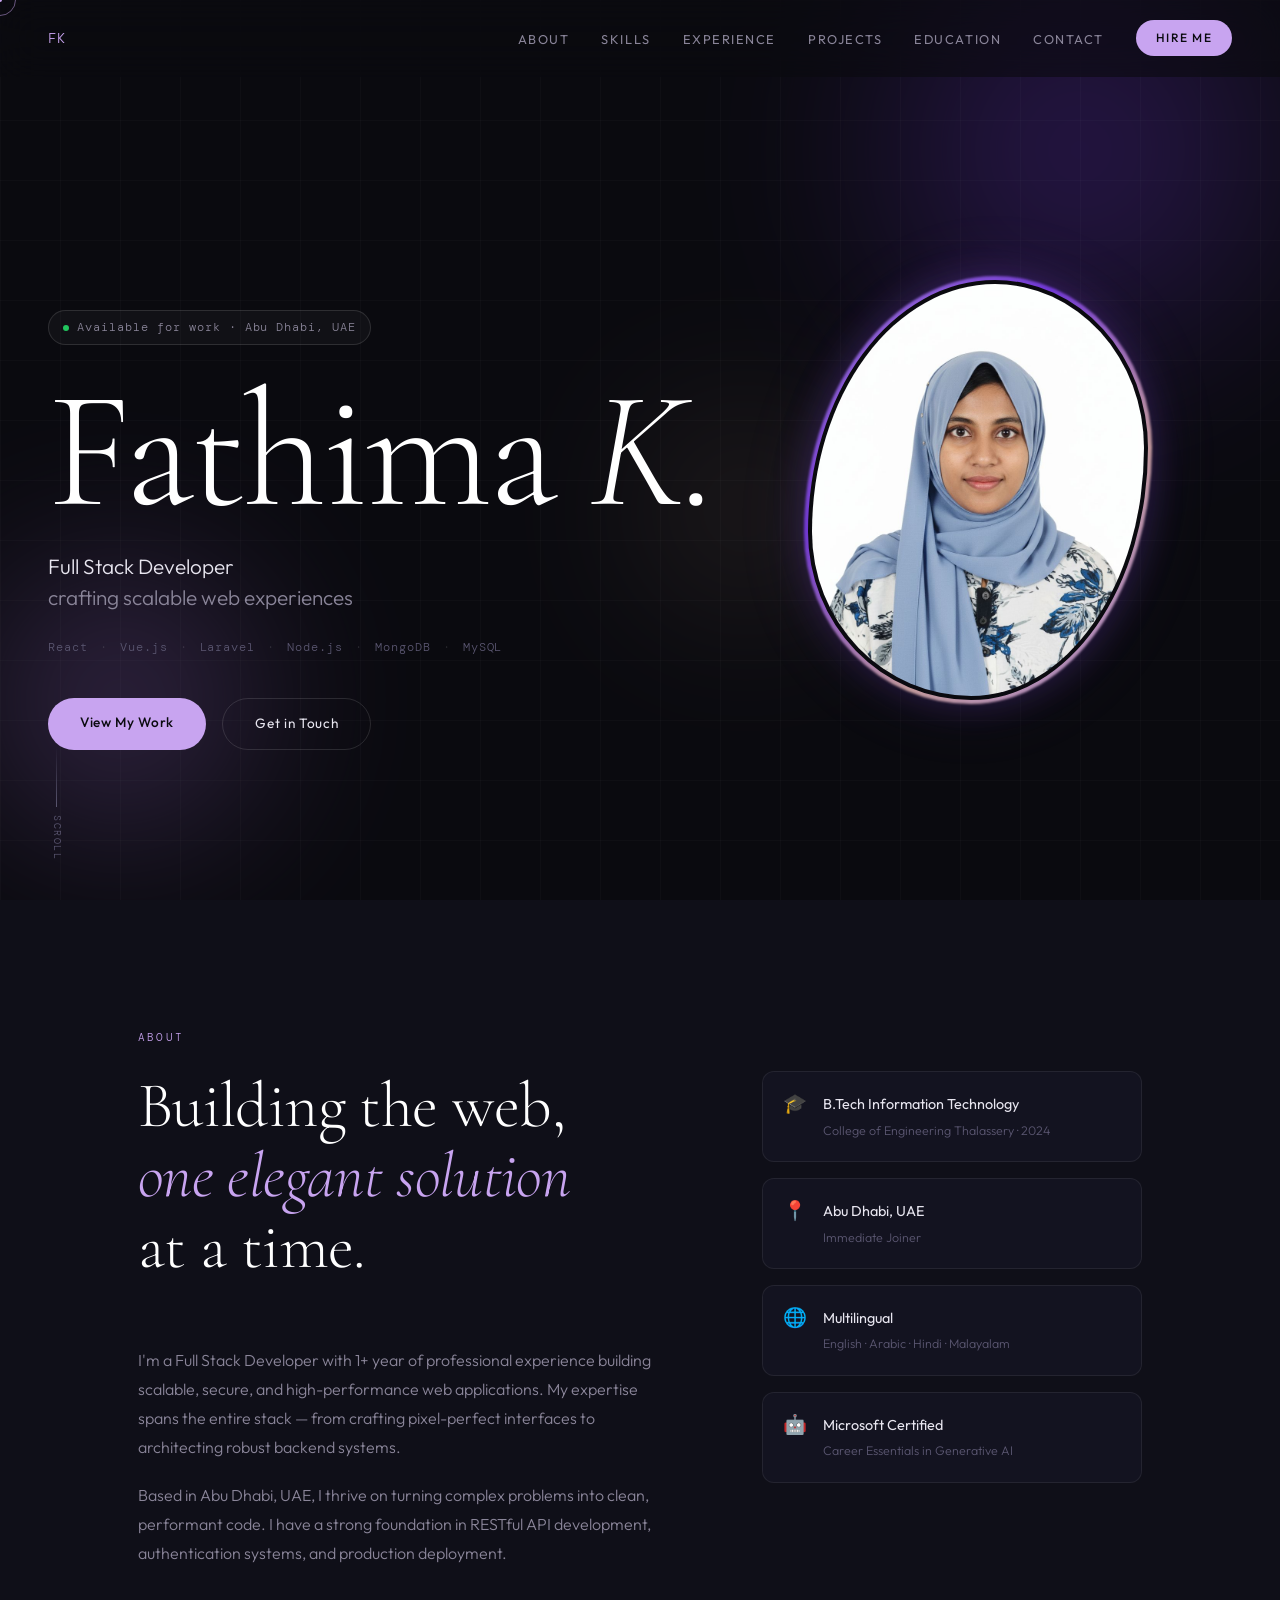
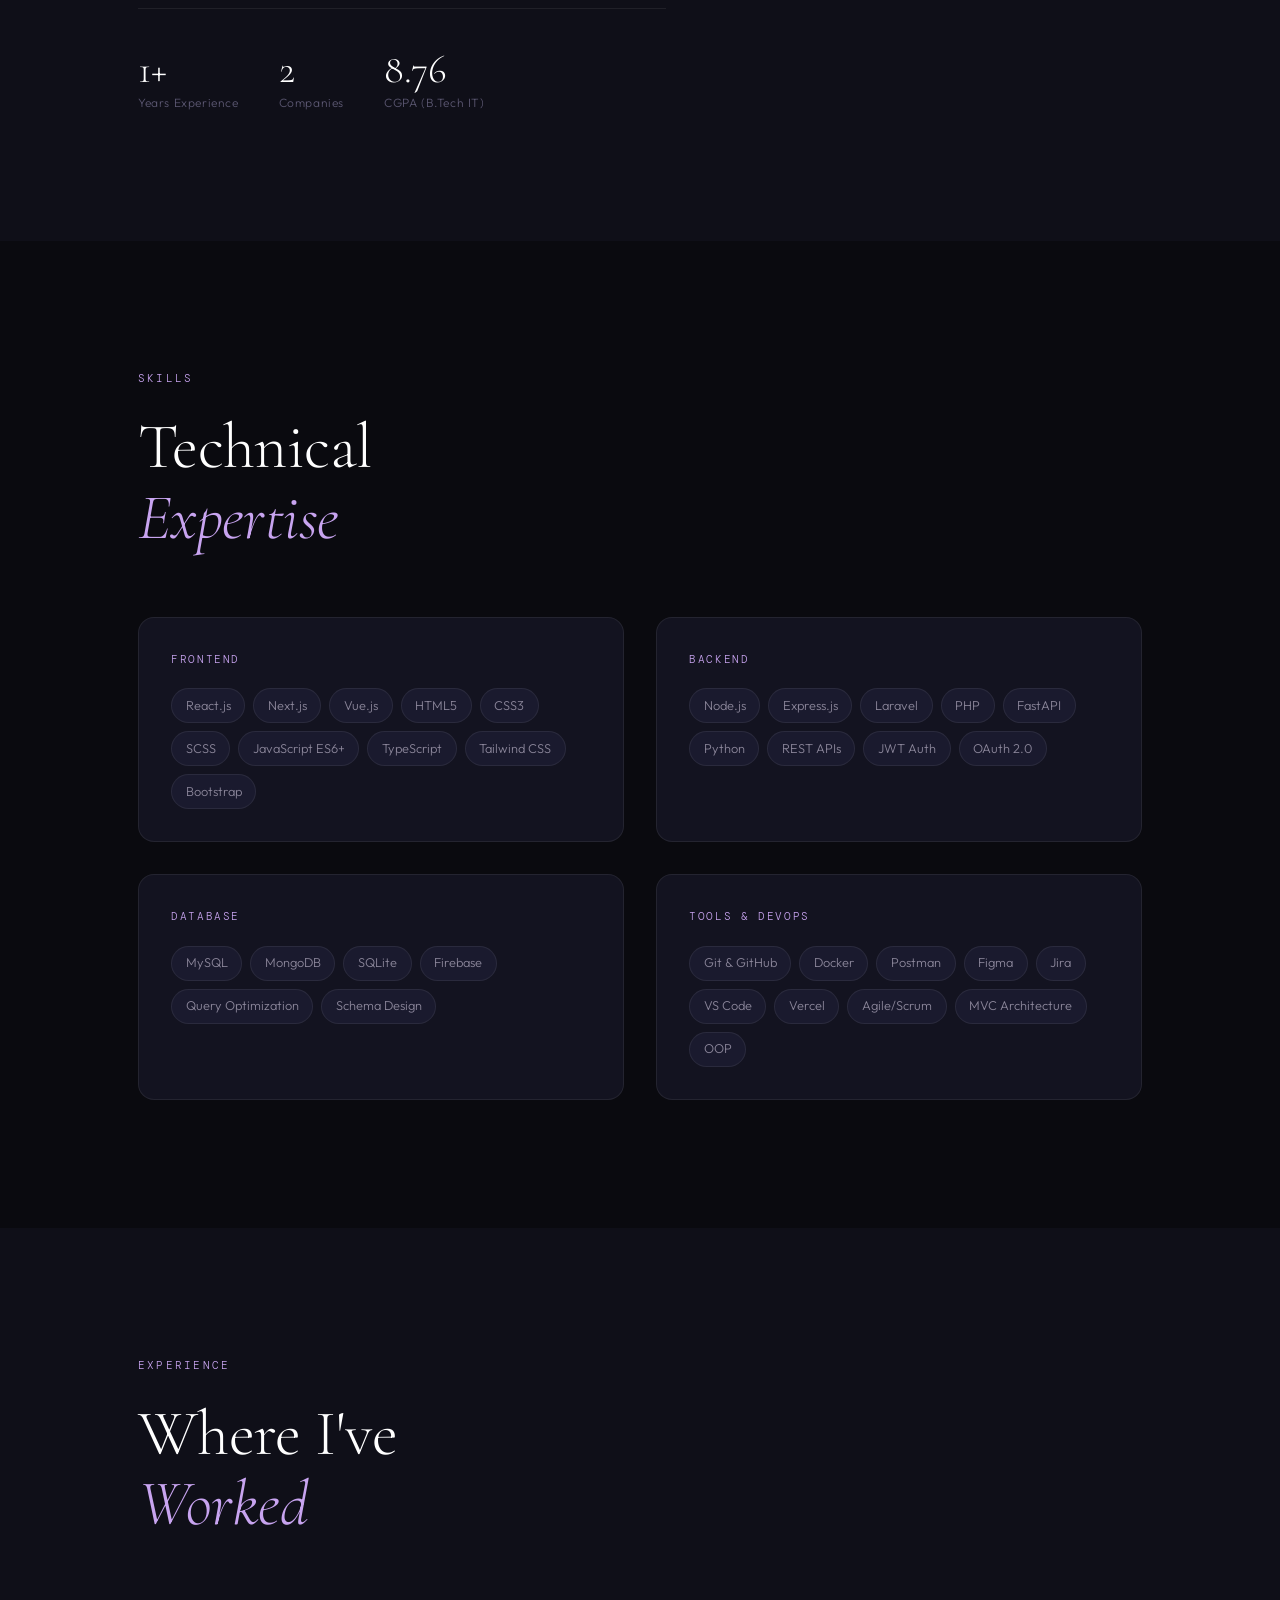
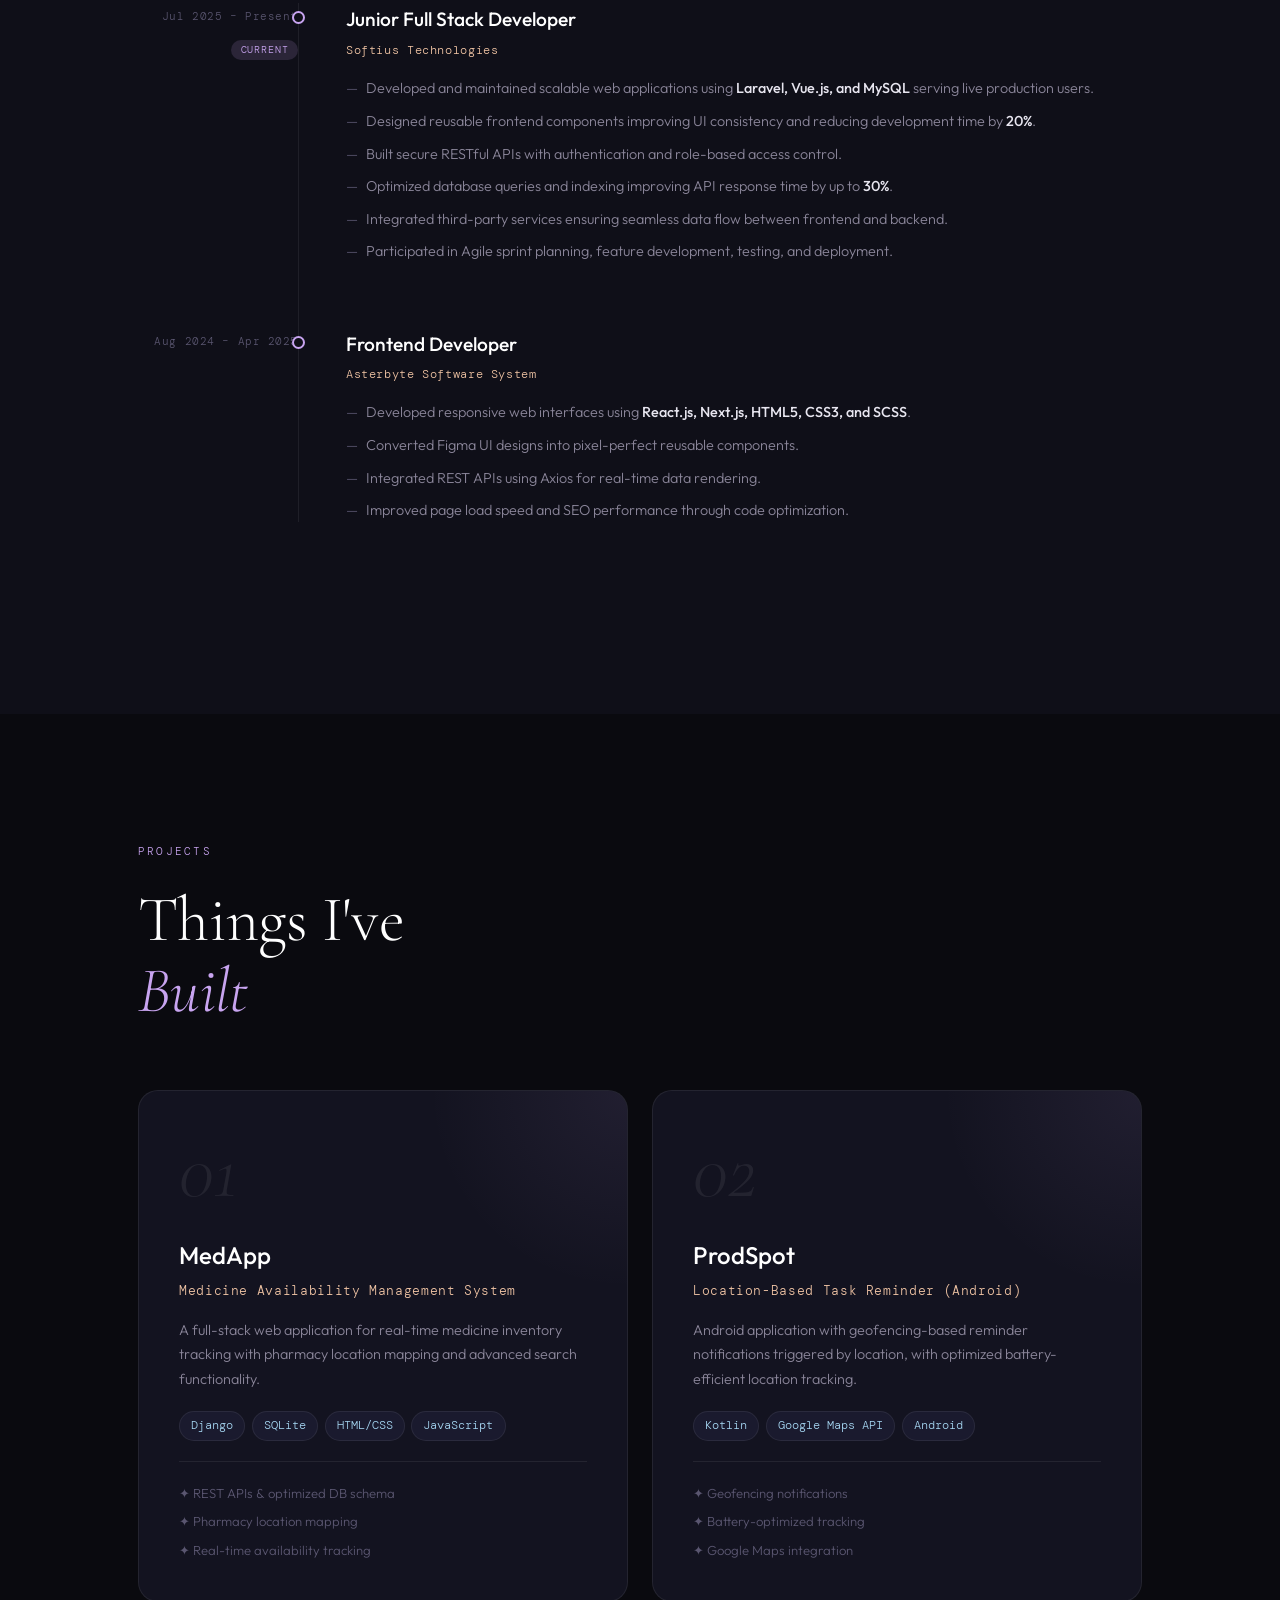
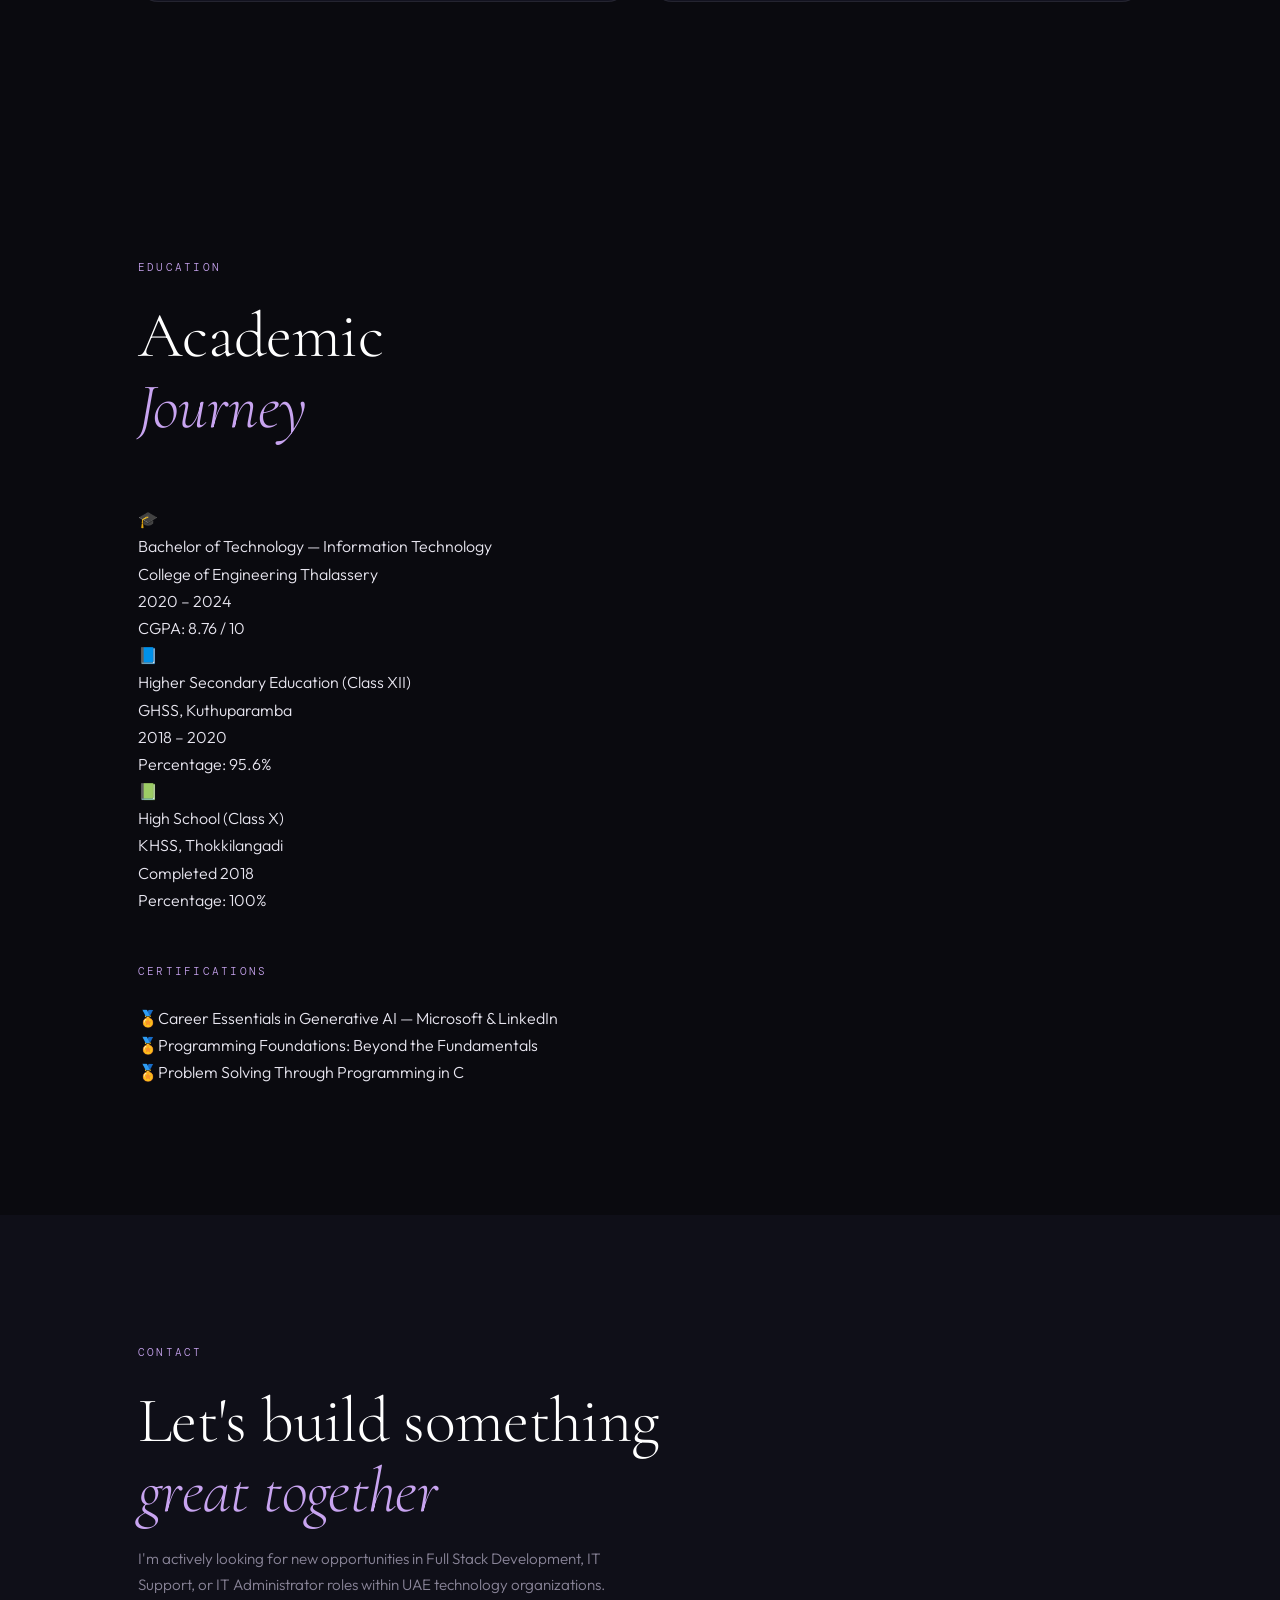
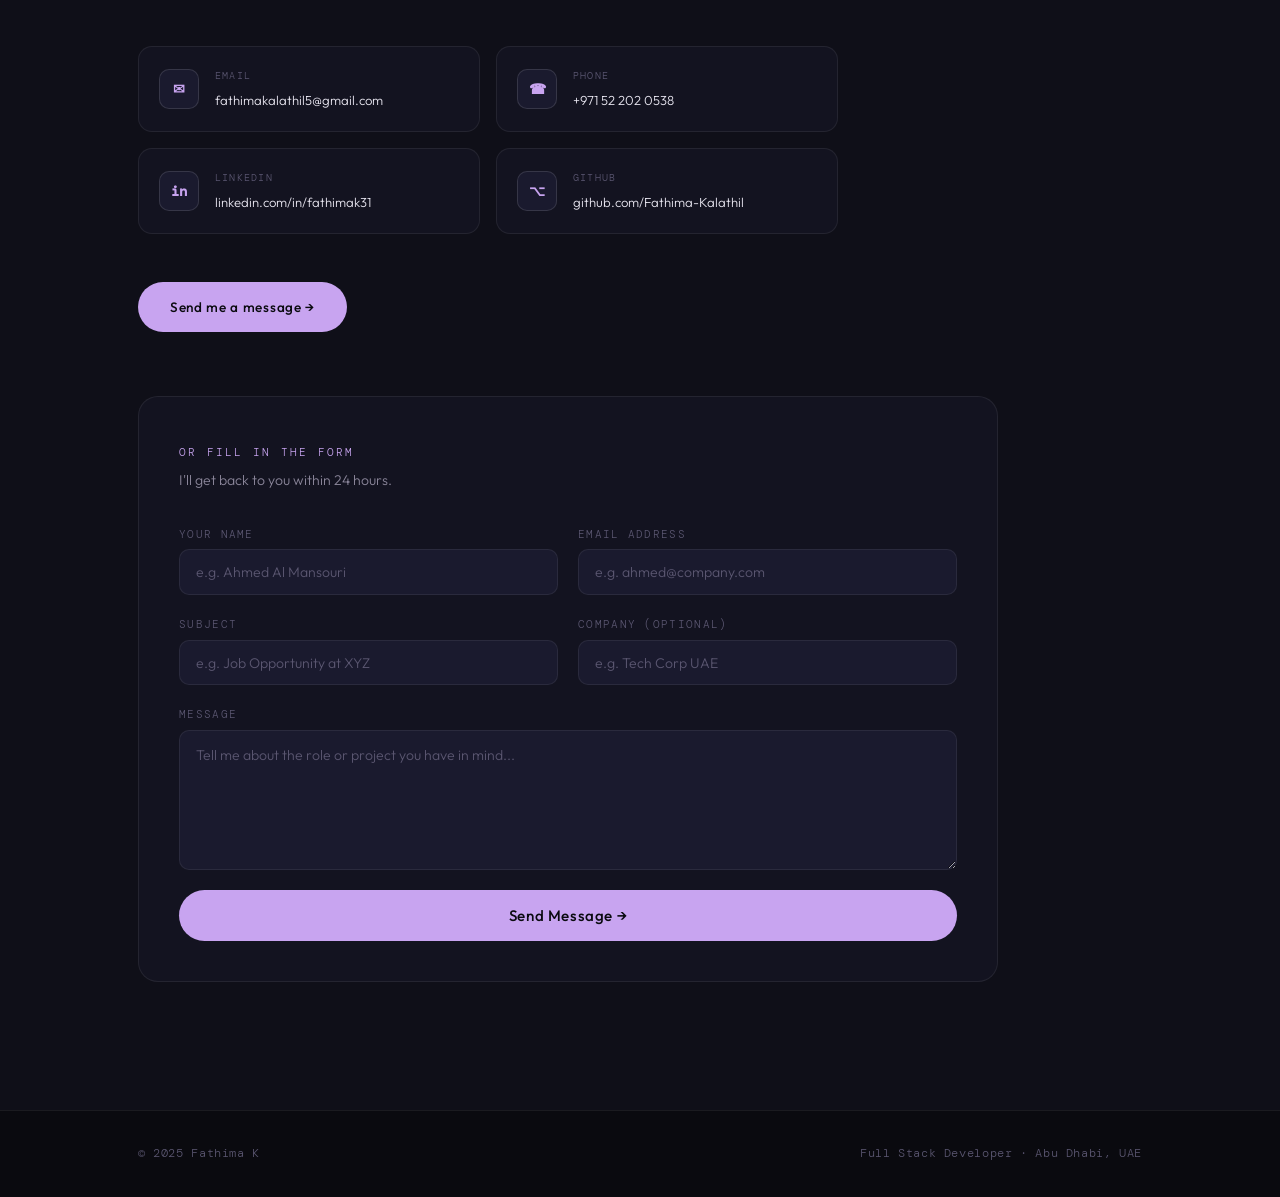
==== index (1).html @ 8fa09b91 "Add files via upload" ====
<!DOCTYPE html>
<html lang="en">
<head>
  <meta charset="UTF-8" />
  <meta name="viewport" content="width=device-width, initial-scale=1.0" />
  <title>Fathima K — Full Stack Developer</title>
  <link rel="preconnect" href="https://fonts.googleapis.com" />
  <link rel="preconnect" href="https://fonts.gstatic.com" crossorigin />
  <link href="https://fonts.googleapis.com/css2?family=Cormorant+Garamond:ital,wght@0,300;0,400;0,600;1,300;1,400&family=DM+Mono:ital,wght@0,300;0,400;1,300&family=Outfit:wght@200;300;400;500&display=swap" rel="stylesheet" />
  <style>
/* ─── Reset & Variables ────────────────────────────────────── */
*, *::before, *::after { box-sizing: border-box; margin: 0; padding: 0; }

:root {
  --bg: #0a0a0f;
  --bg2: #0f0f18;
  --surface: #131320;
  --surface2: #1a1a2e;
  --border: rgba(255,255,255,0.07);
  --border2: rgba(255,255,255,0.12);
  --text: #e8e6f0;
  --text-muted: #8a8599;
  --text-dim: #5a5670;
  --accent: #c8a4f0;
  --accent2: #f0c4a4;
  --accent3: #a4d4f0;
  --glow: rgba(200, 164, 240, 0.15);
  --font-display: 'Cormorant Garamond', serif;
  --font-body: 'Outfit', sans-serif;
  --font-mono: 'DM Mono', monospace;
}

html { scroll-behavior: smooth; }

body {
  background: var(--bg);
  color: var(--text);
  font-family: var(--font-body);
  font-weight: 300;
  line-height: 1.7;
  overflow-x: hidden;
  cursor: none;
}

/* ─── Custom Cursor ─────────────────────────────────────────── */
.cursor {
  width: 32px; height: 32px;
  border: 1px solid rgba(200,164,240,0.5);
  border-radius: 50%;
  position: fixed;
  top: 0; left: 0;
  pointer-events: none;
  z-index: 9999;
  transition: transform 0.15s ease, opacity 0.3s;
  transform: translate(-50%, -50%);
}
.cursor-dot {
  width: 4px; height: 4px;
  background: var(--accent);
  border-radius: 50%;
  position: fixed;
  top: 0; left: 0;
  pointer-events: none;
  z-index: 9999;
  transform: translate(-50%, -50%);
  transition: top 0.05s, left 0.05s;
}

/* ─── Navigation ────────────────────────────────────────────── */
.nav {
  position: fixed;
  top: 0; left: 0; right: 0;
  z-index: 100;
  display: flex;
  align-items: center;
  gap: 2rem;
  padding: 1.25rem 3rem;
  background: rgba(10,10,15,0.6);
  backdrop-filter: blur(20px);
  border-bottom: 1px solid transparent;
  transition: border-color 0.3s;
}
.nav.scrolled { border-color: var(--border); }
.nav-logo {
  font-family: var(--font-mono);
  font-size: 0.9rem;
  letter-spacing: 0.1em;
  color: var(--accent);
  margin-right: auto;
}
.nav-links {
  display: flex;
  gap: 2rem;
  list-style: none;
}
.nav-links a {
  font-size: 0.8rem;
  letter-spacing: 0.12em;
  text-transform: uppercase;
  color: var(--text-muted);
  text-decoration: none;
  transition: color 0.2s;
  font-weight: 400;
}
.nav-links a:hover { color: var(--text); }
.nav-cta {
  font-size: 0.75rem;
  letter-spacing: 0.12em;
  text-transform: uppercase;
  color: var(--bg);
  background: var(--accent);
  padding: 0.5rem 1.25rem;
  border-radius: 100px;
  text-decoration: none;
  font-weight: 500;
  transition: opacity 0.2s, transform 0.2s;
}
.nav-cta:hover { opacity: 0.85; transform: translateY(-1px); }

/* ─── Hero ──────────────────────────────────────────────────── */
.hero {
  min-height: 100vh;
  display: flex;
  align-items: center;
  position: relative;
  padding: 0 3rem;
  overflow: hidden;
}
.hero-bg {
  position: absolute;
  inset: 0;
  pointer-events: none;
}
.orb {
  position: absolute;
  border-radius: 50%;
  filter: blur(80px);
  opacity: 0.3;
}
.orb-1 {
  width: 600px; height: 600px;
  background: radial-gradient(circle, #7c3aed 0%, transparent 70%);
  top: -150px; right: -100px;
  animation: float1 8s ease-in-out infinite;
}
.orb-2 {
  width: 400px; height: 400px;
  background: radial-gradient(circle, #c084fc 0%, transparent 70%);
  bottom: 0; left: -80px;
  animation: float2 10s ease-in-out infinite;
}
.orb-3 {
  width: 300px; height: 300px;
  background: radial-gradient(circle, #f0c4a4 0%, transparent 70%);
  top: 40%; right: 30%;
  opacity: 0.15;
  animation: float3 12s ease-in-out infinite;
}
@keyframes float1 {
  0%, 100% { transform: translate(0,0) scale(1); }
  50% { transform: translate(-30px, 30px) scale(1.05); }
}
@keyframes float2 {
  0%, 100% { transform: translate(0,0); }
  50% { transform: translate(20px, -20px); }
}
@keyframes float3 {
  0%, 100% { transform: translate(0,0) rotate(0deg); }
  50% { transform: translate(-15px, 15px) rotate(10deg); }
}
.grid-lines {
  position: absolute;
  inset: 0;
  background-image:
    linear-gradient(rgba(255,255,255,0.02) 1px, transparent 1px),
    linear-gradient(90deg, rgba(255,255,255,0.02) 1px, transparent 1px);
  background-size: 60px 60px;
}
.hero-content {
  position: relative;
  z-index: 2;
  max-width: 900px;
  padding-top: 5rem;
}
.hero-tag {
  display: inline-flex;
  align-items: center;
  gap: 0.5rem;
  font-family: var(--font-mono);
  font-size: 0.75rem;
  color: var(--text-muted);
  letter-spacing: 0.08em;
  margin-bottom: 2rem;
  padding: 0.4rem 0.9rem;
  border: 1px solid var(--border2);
  border-radius: 100px;
  background: rgba(255,255,255,0.03);
}
.dot {
  width: 6px; height: 6px;
  background: #22c55e;
  border-radius: 50%;
  animation: pulse 2s ease-in-out infinite;
}
@keyframes pulse {
  0%, 100% { opacity: 1; transform: scale(1); }
  50% { opacity: 0.5; transform: scale(0.8); }
}
.hero-name {
  font-family: var(--font-display);
  font-size: clamp(5rem, 13vw, 11rem);
  font-weight: 300;
  line-height: 0.9;
  letter-spacing: -0.02em;
  margin-bottom: 1.5rem;
  color: #fff;
}
.hero-name .name-line { display: block; }
.hero-name .italic {
  font-style: italic;
  color: var(--accent);
}
.hero-title {
  font-size: clamp(1rem, 2vw, 1.3rem);
  font-weight: 300;
  color: var(--text);
  margin-bottom: 1.5rem;
  line-height: 1.5;
}
.hero-title .light { color: var(--text-muted); }
.hero-stack {
  display: flex;
  align-items: center;
  gap: 0.75rem;
  font-family: var(--font-mono);
  font-size: 0.75rem;
  color: var(--text-dim);
  letter-spacing: 0.08em;
  margin-bottom: 2.5rem;
  flex-wrap: wrap;
}
.hero-stack .sep { color: var(--border2); }
.hero-actions {
  display: flex;
  gap: 1rem;
  flex-wrap: wrap;
}
.btn-primary {
  display: inline-block;
  padding: 0.85rem 2rem;
  background: var(--accent);
  color: #0a0a0f;
  font-size: 0.85rem;
  font-weight: 500;
  letter-spacing: 0.05em;
  text-decoration: none;
  border-radius: 100px;
  transition: transform 0.2s, box-shadow 0.2s;
}
.btn-primary:hover {
  transform: translateY(-2px);
  box-shadow: 0 8px 30px rgba(200,164,240,0.3);
}
.btn-ghost {
  display: inline-block;
  padding: 0.85rem 2rem;
  border: 1px solid var(--border2);
  color: var(--text);
  font-size: 0.85rem;
  font-weight: 400;
  letter-spacing: 0.05em;
  text-decoration: none;
  border-radius: 100px;
  transition: border-color 0.2s, background 0.2s;
}
.btn-ghost:hover { border-color: var(--accent); background: var(--glow); }

.hero-scroll {
  position: absolute;
  bottom: 2.5rem; left: 3rem;
  display: flex;
  flex-direction: column;
  align-items: center;
  gap: 0.5rem;
  z-index: 2;
}
.scroll-line {
  width: 1px;
  height: 60px;
  background: linear-gradient(to bottom, transparent, var(--text-dim));
  animation: scrollLine 2s ease-in-out infinite;
}
@keyframes scrollLine {
  0% { opacity: 0; transform: scaleY(0); transform-origin: top; }
  50% { opacity: 1; transform: scaleY(1); }
  100% { opacity: 0; transform: scaleY(0); transform-origin: bottom; }
}
.hero-scroll span {
  font-family: var(--font-mono);
  font-size: 0.65rem;
  letter-spacing: 0.15em;
  text-transform: uppercase;
  color: var(--text-dim);
  writing-mode: vertical-rl;
}

/* ─── Section Base ──────────────────────────────────────────── */
.section { padding: 8rem 0; }
.container { max-width: 1100px; margin: 0 auto; padding: 0 3rem; }
.section-label {
  font-family: var(--font-mono);
  font-size: 0.7rem;
  letter-spacing: 0.2em;
  text-transform: uppercase;
  color: var(--accent);
  margin-bottom: 1.5rem;
}
.section-heading {
  font-family: var(--font-display);
  font-size: clamp(2.5rem, 5vw, 4.5rem);
  font-weight: 300;
  line-height: 1.1;
  letter-spacing: -0.01em;
  margin-bottom: 4rem;
  color: #fff;
}
.section-heading em {
  font-style: italic;
  color: var(--accent);
}

/* ─── About ─────────────────────────────────────────────────── */
.about { background: var(--bg2); }
.about-grid {
  display: grid;
  grid-template-columns: 1fr 380px;
  gap: 6rem;
  align-items: start;
}
.about-text p {
  color: var(--text-muted);
  margin-bottom: 1.25rem;
  font-size: 1rem;
  line-height: 1.8;
}
.about-stats {
  display: flex;
  gap: 2.5rem;
  margin-top: 2.5rem;
  padding-top: 2.5rem;
  border-top: 1px solid var(--border);
}
.stat-num {
  display: block;
  font-family: var(--font-display);
  font-size: 2.5rem;
  font-weight: 300;
  color: #fff;
  line-height: 1;
}
.stat-label {
  font-size: 0.75rem;
  color: var(--text-dim);
  letter-spacing: 0.05em;
  margin-top: 0.25rem;
  display: block;
}
.about-card {
  display: flex;
  align-items: flex-start;
  gap: 1rem;
  padding: 1.25rem;
  background: var(--surface);
  border: 1px solid var(--border);
  border-radius: 12px;
  margin-bottom: 1rem;
  transition: border-color 0.2s, transform 0.2s;
}
.about-card:hover { border-color: var(--border2); transform: translateX(4px); }
.card-icon { font-size: 1.2rem; line-height: 1; margin-top: 2px; }
.card-title { font-size: 0.9rem; font-weight: 400; color: var(--text); }
.card-sub { font-size: 0.78rem; color: var(--text-dim); margin-top: 0.2rem; }

/* ─── Skills ────────────────────────────────────────────────── */
.skills { background: var(--bg); }
.skills-grid {
  display: grid;
  grid-template-columns: 1fr 1fr;
  gap: 2rem;
}
.skill-group {
  padding: 2rem;
  background: var(--surface);
  border: 1px solid var(--border);
  border-radius: 16px;
  transition: border-color 0.3s;
}
.skill-group:hover { border-color: rgba(200,164,240,0.2); }
.skill-group-label {
  font-family: var(--font-mono);
  font-size: 0.68rem;
  letter-spacing: 0.15em;
  text-transform: uppercase;
  color: var(--accent);
  margin-bottom: 1.25rem;
}
.skill-tags {
  display: flex;
  flex-wrap: wrap;
  gap: 0.5rem;
}
.skill-tags span {
  font-size: 0.8rem;
  padding: 0.35rem 0.85rem;
  background: var(--surface2);
  border: 1px solid var(--border);
  border-radius: 100px;
  color: var(--text-muted);
  transition: color 0.2s, border-color 0.2s;
}
.skill-tags span:hover { color: var(--accent); border-color: rgba(200,164,240,0.3); }

/* ─── Experience ────────────────────────────────────────────── */
.experience { background: var(--bg2); }
.timeline { position: relative; }
.timeline::before {
  content: '';
  position: absolute;
  left: 160px;
  top: 0; bottom: 0;
  width: 1px;
  background: var(--border);
}
.timeline-item {
  display: grid;
  grid-template-columns: 160px 1fr;
  gap: 3rem;
  margin-bottom: 4rem;
  position: relative;
}
.timeline-item::before {
  content: '';
  position: absolute;
  left: 154px;
  top: 8px;
  width: 13px; height: 13px;
  background: var(--bg2);
  border: 2px solid var(--accent);
  border-radius: 50%;
  z-index: 1;
}
.timeline-meta {
  padding-top: 4px;
  text-align: right;
}
.timeline-date {
  font-family: var(--font-mono);
  font-size: 0.7rem;
  color: var(--text-dim);
  display: block;
  margin-bottom: 0.5rem;
  letter-spacing: 0.05em;
}
.timeline-badge {
  font-size: 0.65rem;
  padding: 0.2rem 0.6rem;
  background: rgba(200,164,240,0.15);
  color: var(--accent);
  border-radius: 100px;
  letter-spacing: 0.08em;
  text-transform: uppercase;
  font-family: var(--font-mono);
}
.timeline-content h3 {
  font-size: 1.2rem;
  font-weight: 500;
  color: #fff;
  margin-bottom: 0.25rem;
}
.timeline-company {
  font-family: var(--font-mono);
  font-size: 0.78rem;
  color: var(--accent2);
  margin-bottom: 1rem;
  letter-spacing: 0.05em;
}
.timeline-list {
  list-style: none;
  display: flex;
  flex-direction: column;
  gap: 0.6rem;
}
.timeline-list li {
  font-size: 0.9rem;
  color: var(--text-muted);
  padding-left: 1.25rem;
  position: relative;
  line-height: 1.6;
}
.timeline-list li::before {
  content: '—';
  position: absolute;
  left: 0;
  color: var(--text-dim);
}
.timeline-list strong { color: var(--text); font-weight: 500; }

/* ─── Projects ──────────────────────────────────────────────── */
.projects { background: var(--bg); }
.projects-grid {
  display: grid;
  grid-template-columns: 1fr 1fr;
  gap: 1.5rem;
}
.project-card {
  background: var(--surface);
  border: 1px solid var(--border);
  border-radius: 20px;
  padding: 2.5rem;
  position: relative;
  overflow: hidden;
  transition: border-color 0.3s, transform 0.3s;
}
.project-card::before {
  content: '';
  position: absolute;
  top: 0; right: 0;
  width: 200px; height: 200px;
  background: radial-gradient(circle at top right, rgba(200,164,240,0.08), transparent 70%);
  pointer-events: none;
}
.project-card:hover { border-color: rgba(200,164,240,0.3); transform: translateY(-4px); }
.project-num {
  font-family: var(--font-display);
  font-size: 5rem;
  font-weight: 300;
  color: var(--border);
  line-height: 1;
  margin-bottom: 1.5rem;
  font-style: italic;
}
.project-body h3 {
  font-size: 1.5rem;
  font-weight: 500;
  color: #fff;
  margin-bottom: 0.25rem;
}
.project-sub {
  font-size: 0.8rem;
  color: var(--accent2);
  margin-bottom: 1rem;
  font-family: var(--font-mono);
  letter-spacing: 0.05em;
}
.project-desc {
  font-size: 0.9rem;
  color: var(--text-muted);
  line-height: 1.7;
  margin-bottom: 1.25rem;
}
.project-tags {
  display: flex;
  flex-wrap: wrap;
  gap: 0.4rem;
  margin-bottom: 1.25rem;
}
.project-tags span {
  font-size: 0.72rem;
  padding: 0.25rem 0.7rem;
  background: var(--surface2);
  border: 1px solid var(--border);
  border-radius: 100px;
  color: var(--accent3);
  font-family: var(--font-mono);
}
.project-highlights {
  display: flex;
  flex-direction: column;
  gap: 0.4rem;
  padding-top: 1.25rem;
  border-top: 1px solid var(--border);
  font-size: 0.82rem;
  color: var(--text-dim);
}

/* ─── Contact ───────────────────────────────────────────────── */
.contact {
  background: var(--bg2);
}
.contact-inner {
  max-width: 700px;
}
.contact-heading { margin-bottom: 1.25rem; }
.contact-sub {
  font-size: 0.95rem;
  color: var(--text-muted);
  margin-bottom: 3rem;
  max-width: 480px;
  line-height: 1.7;
}
.contact-links {
  display: grid;
  grid-template-columns: 1fr 1fr;
  gap: 1rem;
  margin-bottom: 2.5rem;
}
.contact-link {
  display: flex;
  align-items: center;
  gap: 1rem;
  padding: 1.25rem;
  background: var(--surface);
  border: 1px solid var(--border);
  border-radius: 14px;
  text-decoration: none;
  transition: border-color 0.2s, transform 0.2s;
}
.contact-link:hover { border-color: var(--border2); transform: translateY(-2px); }
.contact-icon {
  width: 40px; height: 40px;
  background: var(--surface2);
  border: 1px solid var(--border2);
  border-radius: 10px;
  display: flex;
  align-items: center;
  justify-content: center;
  font-size: 0.9rem;
  color: var(--accent);
  flex-shrink: 0;
  font-family: var(--font-mono);
  font-weight: 700;
}
.contact-link-label {
  font-family: var(--font-mono);
  font-size: 0.65rem;
  letter-spacing: 0.12em;
  text-transform: uppercase;
  color: var(--text-dim);
  margin-bottom: 0.25rem;
}
.contact-link-val {
  font-size: 0.82rem;
  color: var(--text);
  word-break: break-all;
}
.contact-cta { margin-top: 0.5rem; }

/* ─── Footer ────────────────────────────────────────────────── */
.footer {
  background: var(--bg);
  padding: 2rem 0;
  border-top: 1px solid var(--border);
}
.footer-inner {
  display: flex;
  justify-content: space-between;
  align-items: center;
  font-size: 0.78rem;
  color: var(--text-dim);
  font-family: var(--font-mono);
  letter-spacing: 0.05em;
}

/* ─── Reveal Animation ──────────────────────────────────────── */
.reveal {
  opacity: 0;
  transform: translateY(24px);
  transition: opacity 0.7s ease, transform 0.7s ease;
}
.reveal.visible {
  opacity: 1;
  transform: translateY(0);
}
.reveal:nth-child(2) { transition-delay: 0.1s; }
.reveal:nth-child(3) { transition-delay: 0.2s; }
.reveal:nth-child(4) { transition-delay: 0.3s; }
.reveal:nth-child(5) { transition-delay: 0.4s; }
.reveal:nth-child(6) { transition-delay: 0.5s; }

/* ─── Responsive ────────────────────────────────────────────── */
@media (max-width: 900px) {
  .nav { padding: 1rem 1.5rem; }
  .nav-links { display: none; }
  .hero { padding: 0 1.5rem; }
  .hero-scroll { display: none; }
  .container { padding: 0 1.5rem; }
  .about-grid { grid-template-columns: 1fr; gap: 3rem; }
  .skills-grid { grid-template-columns: 1fr; }
  .projects-grid { grid-template-columns: 1fr; }
  .contact-links { grid-template-columns: 1fr; }
  .timeline::before { left: 0; }
  .timeline-item { grid-template-columns: 1fr; gap: 0.75rem; }
  .timeline-item::before { left: -6px; top: 4px; }
  .timeline-meta { text-align: left; padding-left: 1.5rem; }
  .timeline-content { padding-left: 1.5rem; }
  .footer-inner { flex-direction: column; gap: 0.5rem; text-align: center; }
  .section { padding: 5rem 0; }
}

@media (max-width: 500px) {
  .hero-name { font-size: clamp(3.5rem, 18vw, 6rem); }
  .about-stats { flex-direction: column; gap: 1.5rem; }
}


/* ─── Hero Layout with Photo ────────────────────────────────── */
.hero-layout {
  position: relative;
  z-index: 2;
  display: flex;
  align-items: center;
  justify-content: space-between;
  width: 100%;
  max-width: 1100px;
  padding-top: 5rem;
  gap: 3rem;
}
.hero-content {
  flex: 1;
}
.hero-photo-wrap {
  position: relative;
  flex-shrink: 0;
  width: 340px;
  height: 420px;
}
.hero-photo-ring {
  position: absolute;
  inset: -4px;
  border-radius: 55% 45% 52% 48% / 60% 40% 60% 40%;
  background: linear-gradient(135deg, #c8a4f0, #7c3aed, #f0c4a4, #c8a4f0);
  animation: morphRing 6s ease-in-out infinite;
  z-index: 0;
  filter: blur(1px);
  opacity: 0.85;
}
@keyframes morphRing {
  0%, 100% { border-radius: 55% 45% 52% 48% / 60% 40% 60% 40%; }
  33%       { border-radius: 45% 55% 60% 40% / 45% 55% 45% 55%; }
  66%       { border-radius: 60% 40% 45% 55% / 55% 45% 60% 40%; }
}
.hero-photo {
  width: 100%;
  height: 100%;
  object-fit: cover;
  object-position: top center;
  border-radius: 55% 45% 52% 48% / 60% 40% 60% 40%;
  animation: morphPhoto 6s ease-in-out infinite;
  position: relative;
  z-index: 1;
  border: 4px solid var(--bg);
  background: var(--bg);
  box-shadow:
    0 0 40px rgba(124, 58, 237, 0.25),
    0 0 80px rgba(200, 164, 240, 0.1),
    inset 0 0 30px rgba(10,10,15,0.3);
}
@keyframes morphPhoto {
  0%, 100% { border-radius: 55% 45% 52% 48% / 60% 40% 60% 40%; }
  33%       { border-radius: 45% 55% 60% 40% / 45% 55% 45% 55%; }
  66%       { border-radius: 60% 40% 45% 55% / 55% 45% 60% 40%; }
}
.hero-photo-wrap::after {
  content: '';
  position: absolute;
  inset: -20px;
  border-radius: 55% 45% 52% 48% / 60% 40% 60% 40%;
  background: radial-gradient(ellipse, rgba(124,58,237,0.2) 0%, transparent 70%);
  z-index: 0;
  animation: morphRing 6s ease-in-out infinite;
  filter: blur(20px);
}

@media (max-width: 900px) {
  .hero-layout { flex-direction: column-reverse; align-items: flex-start; }
  .hero-photo-wrap { width: 200px; height: 240px; align-self: center; }
}


/* ─── Contact Form ──────────────────────────────────────────── */
.contact-form-wrap {
  margin-top: 4rem;
  padding: 2.5rem;
  background: var(--surface);
  border: 1px solid var(--border);
  border-radius: 20px;
  max-width: 860px;
}
.form-heading { margin-bottom: 2rem; }
.form-sub { font-size: 0.88rem; color: var(--text-muted); margin-top: 0.25rem; }
.cf-grid {
  display: grid;
  grid-template-columns: 1fr 1fr;
  gap: 1.25rem;
}
.cf-full { grid-column: 1 / -1; }
.cf-group { display: flex; flex-direction: column; gap: 0.4rem; }
.cf-label {
  font-family: 'DM Mono', monospace;
  font-size: 0.68rem;
  letter-spacing: 0.12em;
  text-transform: uppercase;
  color: var(--text-dim);
}
.cf-input {
  background: var(--surface2);
  border: 1px solid var(--border);
  border-radius: 10px;
  padding: 0.8rem 1rem;
  color: var(--text);
  font-family: 'Outfit', sans-serif;
  font-size: 0.88rem;
  font-weight: 300;
  outline: none;
  transition: border-color 0.2s, box-shadow 0.2s;
  width: 100%;
}
.cf-input::placeholder { color: var(--text-dim); }
.cf-input:focus {
  border-color: rgba(200, 164, 240, 0.5);
  box-shadow: 0 0 0 3px rgba(200, 164, 240, 0.08);
}
.cf-textarea {
  resize: vertical;
  min-height: 140px;
  line-height: 1.6;
}
.cf-submit {
  width: 100%;
  padding: 1rem;
  background: var(--accent);
  color: #0a0a0f;
  font-family: 'Outfit', sans-serif;
  font-size: 0.95rem;
  font-weight: 500;
  letter-spacing: 0.04em;
  border: none;
  border-radius: 100px;
  cursor: pointer;
  transition: transform 0.2s, box-shadow 0.2s, opacity 0.2s;
}
.cf-submit:hover {
  transform: translateY(-2px);
  box-shadow: 0 8px 30px rgba(200,164,240,0.35);
}
.cf-submit:active { transform: translateY(0); }
.cf-success {
  text-align: center;
  margin-top: 1rem;
  font-family: 'DM Mono', monospace;
  font-size: 0.82rem;
  color: #22c55e;
  letter-spacing: 0.05em;
  padding: 0.75rem;
  background: rgba(34,197,94,0.08);
  border: 1px solid rgba(34,197,94,0.2);
  border-radius: 10px;
}
@media (max-width: 600px) {
  .cf-grid { grid-template-columns: 1fr; }
  .contact-form-wrap { padding: 1.5rem; }
}

</style>
</head>
<body>

  <div class="cursor" id="cursor"></div>
  <div class="cursor-dot" id="cursorDot"></div>

  <nav class="nav" id="nav">
    <div class="nav-logo">FK</div>
    <ul class="nav-links">
      <li><a href="#about">About</a></li>
      <li><a href="#skills">Skills</a></li>
      <li><a href="#experience">Experience</a></li>
      <li><a href="#projects">Projects</a></li>
      <li><a href="#education">Education</a></li>
      <li><a href="#contact">Contact</a></li>
    </ul>
    <a href="mailto:fathimakalathil5@gmail.com" class="nav-cta">Hire Me</a>
  </nav>

  <!-- Hero -->
  <section class="hero" id="hero">
    <div class="hero-bg">
      <div class="orb orb-1"></div>
      <div class="orb orb-2"></div>
      <div class="orb orb-3"></div>
      <div class="grid-lines"></div>
    </div>

    <div class="hero-layout">
      <div class="hero-content">
        <div class="hero-tag reveal">
          <span class="dot"></span>
          Available for work · Abu Dhabi, UAE
        </div>

        <h1 class="hero-name reveal">Fathima <em>K.</em></h1>

        <p class="hero-title reveal">
          Full Stack Developer<br/>
          <span class="light">crafting scalable web experiences</span>
        </p>

        <div class="hero-stack reveal">
          <span>React</span><span class="sep">·</span>
          <span>Vue.js</span><span class="sep">·</span>
          <span>Laravel</span><span class="sep">·</span>
          <span>Node.js</span><span class="sep">·</span>
          <span>MongoDB</span><span class="sep">·</span>
          <span>MySQL</span>
        </div>

        <div class="hero-actions reveal">
          <a href="#projects" class="btn-primary">View My Work</a>
          <a href="#contact" class="btn-ghost">Get in Touch</a>
        </div>
      </div>

      <div class="hero-photo-wrap reveal">
        <div class="hero-photo-ring"></div>
        <img src="[data-uri]" alt="Fathima K — Full Stack Developer" class="hero-photo" />
      </div>
    </div>

    <div class="hero-scroll">
      <div class="scroll-line"></div>
      <span>scroll</span>
    </div>
  </section>

  <!-- About -->
  <section class="about section" id="about">
    <div class="container">
      <div class="section-label">About</div>
      <div class="about-grid">
        <div class="about-text">
          <h2 class="section-heading">Building the web,<br/><em>one elegant solution</em><br/>at a time.</h2>
          <p>I'm a Full Stack Developer with 1+ year of professional experience building scalable, secure, and high-performance web applications. My expertise spans the entire stack — from crafting pixel-perfect interfaces to architecting robust backend systems.</p>
          <p>Based in Abu Dhabi, UAE, I thrive on turning complex problems into clean, performant code. I have a strong foundation in RESTful API development, authentication systems, and production deployment.</p>
          <div class="about-stats">
            <div class="stat">
              <span class="stat-num">1+</span>
              <span class="stat-label">Years Experience</span>
            </div>
            <div class="stat">
              <span class="stat-num">2</span>
              <span class="stat-label">Companies</span>
            </div>
            <div class="stat">
              <span class="stat-num">8.76</span>
              <span class="stat-label">CGPA (B.Tech IT)</span>
            </div>
          </div>
        </div>
        <div class="about-aside">
          <div class="about-card">
            <div class="card-icon">🎓</div>
            <div>
              <div class="card-title">B.Tech Information Technology</div>
              <div class="card-sub">College of Engineering Thalassery · 2024</div>
            </div>
          </div>
          <div class="about-card">
            <div class="card-icon">📍</div>
            <div>
              <div class="card-title">Abu Dhabi, UAE</div>
              <div class="card-sub">Immediate Joiner</div>
            </div>
          </div>
          <div class="about-card">
            <div class="card-icon">🌐</div>
            <div>
              <div class="card-title">Multilingual</div>
              <div class="card-sub">English · Arabic · Hindi · Malayalam</div>
            </div>
          </div>
          <div class="about-card">
            <div class="card-icon">🤖</div>
            <div>
              <div class="card-title">Microsoft Certified</div>
              <div class="card-sub">Career Essentials in Generative AI</div>
            </div>
          </div>
        </div>
      </div>
    </div>
  </section>

  <!-- Skills -->
  <section class="skills section" id="skills">
    <div class="container">
      <div class="section-label">Skills</div>
      <h2 class="section-heading">Technical<br/><em>Expertise</em></h2>

      <div class="skills-grid">
        <div class="skill-group">
          <div class="skill-group-label">Frontend</div>
          <div class="skill-tags">
            <span>React.js</span><span>Next.js</span><span>Vue.js</span>
            <span>HTML5</span><span>CSS3</span><span>SCSS</span>
            <span>JavaScript ES6+</span><span>TypeScript</span>
            <span>Tailwind CSS</span><span>Bootstrap</span>
          </div>
        </div>
        <div class="skill-group">
          <div class="skill-group-label">Backend</div>
          <div class="skill-tags">
            <span>Node.js</span><span>Express.js</span>
            <span>Laravel</span><span>PHP</span>
            <span>FastAPI</span><span>Python</span>
            <span>REST APIs</span><span>JWT Auth</span><span>OAuth 2.0</span>
          </div>
        </div>
        <div class="skill-group">
          <div class="skill-group-label">Database</div>
          <div class="skill-tags">
            <span>MySQL</span><span>MongoDB</span><span>SQLite</span>
            <span>Firebase</span><span>Query Optimization</span><span>Schema Design</span>
          </div>
        </div>
        <div class="skill-group">
          <div class="skill-group-label">Tools & DevOps</div>
          <div class="skill-tags">
            <span>Git & GitHub</span><span>Docker</span><span>Postman</span>
            <span>Figma</span><span>Jira</span><span>VS Code</span>
            <span>Vercel</span><span>Agile/Scrum</span>
            <span>MVC Architecture</span><span>OOP</span>
          </div>
        </div>
      </div>
    </div>
  </section>

  <!-- Experience -->
  <section class="experience section" id="experience">
    <div class="container">
      <div class="section-label">Experience</div>
      <h2 class="section-heading">Where I've<br/><em>Worked</em></h2>

      <div class="timeline">
        <div class="timeline-item">
          <div class="timeline-meta">
            <span class="timeline-date">Jul 2025 – Present</span>
            <span class="timeline-badge current">Current</span>
          </div>
          <div class="timeline-content">
            <h3>Junior Full Stack Developer</h3>
            <div class="timeline-company">Softius Technologies</div>
            <ul class="timeline-list">
              <li>Developed and maintained scalable web applications using <strong>Laravel, Vue.js, and MySQL</strong> serving live production users.</li>
              <li>Designed reusable frontend components improving UI consistency and reducing development time by <strong>20%</strong>.</li>
              <li>Built secure RESTful APIs with authentication and role-based access control.</li>
              <li>Optimized database queries and indexing improving API response time by up to <strong>30%</strong>.</li>
              <li>Integrated third-party services ensuring seamless data flow between frontend and backend.</li>
              <li>Participated in Agile sprint planning, feature development, testing, and deployment.</li>
            </ul>
          </div>
        </div>

        <div class="timeline-item">
          <div class="timeline-meta">
            <span class="timeline-date">Aug 2024 – Apr 2025</span>
          </div>
          <div class="timeline-content">
            <h3>Frontend Developer</h3>
            <div class="timeline-company">Asterbyte Software System</div>
            <ul class="timeline-list">
              <li>Developed responsive web interfaces using <strong>React.js, Next.js, HTML5, CSS3, and SCSS</strong>.</li>
              <li>Converted Figma UI designs into pixel-perfect reusable components.</li>
              <li>Integrated REST APIs using Axios for real-time data rendering.</li>
              <li>Improved page load speed and SEO performance through code optimization.</li>
            </ul>
          </div>
        </div>
      </div>
    </div>
  </section>

  <!-- Projects -->
  <section class="projects section" id="projects">
    <div class="container">
      <div class="section-label">Projects</div>
      <h2 class="section-heading">Things I've<br/><em>Built</em></h2>

      <div class="projects-grid">
        <div class="project-card">
          <div class="project-num">01</div>
          <div class="project-body">
            <h3>MedApp</h3>
            <p class="project-sub">Medicine Availability Management System</p>
            <p class="project-desc">A full-stack web application for real-time medicine inventory tracking with pharmacy location mapping and advanced search functionality.</p>
            <div class="project-tags">
              <span>Django</span><span>SQLite</span><span>HTML/CSS</span><span>JavaScript</span>
            </div>
            <div class="project-highlights">
              <div>✦ REST APIs &amp; optimized DB schema</div>
              <div>✦ Pharmacy location mapping</div>
              <div>✦ Real-time availability tracking</div>
            </div>
          </div>
        </div>

        <div class="project-card">
          <div class="project-num">02</div>
          <div class="project-body">
            <h3>ProdSpot</h3>
            <p class="project-sub">Location-Based Task Reminder (Android)</p>
            <p class="project-desc">Android application with geofencing-based reminder notifications triggered by location, with optimized battery-efficient location tracking.</p>
            <div class="project-tags">
              <span>Kotlin</span><span>Google Maps API</span><span>Android</span>
            </div>
            <div class="project-highlights">
              <div>✦ Geofencing notifications</div>
              <div>✦ Battery-optimized tracking</div>
              <div>✦ Google Maps integration</div>
            </div>
          </div>
        </div>
      </div>
    </div>
  </section>

  <!-- Education -->
  <section class="education section" id="education">
    <div class="container">
      <div class="section-label">Education</div>
      <h2 class="section-heading">Academic<br/><em>Journey</em></h2>

      <div class="edu-grid">
        <div class="edu-card">
          <div class="edu-icon">🎓</div>
          <div class="edu-body">
            <div class="edu-degree">Bachelor of Technology — Information Technology</div>
            <div class="edu-school">College of Engineering Thalassery</div>
            <div class="edu-year">2020 – 2024</div>
            <div class="edu-grade">CGPA: 8.76 / 10</div>
          </div>
        </div>
        <div class="edu-card">
          <div class="edu-icon">📘</div>
          <div class="edu-body">
            <div class="edu-degree">Higher Secondary Education (Class XII)</div>
            <div class="edu-school">GHSS, Kuthuparamba</div>
            <div class="edu-year">2018 – 2020</div>
            <div class="edu-grade">Percentage: 95.6%</div>
          </div>
        </div>
        <div class="edu-card">
          <div class="edu-icon">📗</div>
          <div class="edu-body">
            <div class="edu-degree">High School (Class X)</div>
            <div class="edu-school">KHSS, Thokkilangadi</div>
            <div class="edu-year">Completed 2018</div>
            <div class="edu-grade">Percentage: 100%</div>
          </div>
        </div>
      </div>

      <div class="cert-section">
        <div class="section-label" style="margin-top:3rem;">Certifications</div>
        <div class="cert-grid">
          <div class="cert-card"><span class="cert-icon">🏅</span><span>Career Essentials in Generative AI — Microsoft &amp; LinkedIn</span></div>
          <div class="cert-card"><span class="cert-icon">🏅</span><span>Programming Foundations: Beyond the Fundamentals</span></div>
          <div class="cert-card"><span class="cert-icon">🏅</span><span>Problem Solving Through Programming in C</span></div>
        </div>
      </div>
    </div>
  </section>

  <!-- Contact -->
  <section class="contact section" id="contact">
    <div class="container">
      <div class="section-label">Contact</div>
      <div class="contact-inner">
        <h2 class="section-heading contact-heading">
          Let's build something<br/><em>great together</em>
        </h2>
        <p class="contact-sub">I'm actively looking for new opportunities in Full Stack Development, IT Support, or IT Administrator roles within UAE technology organizations.</p>

        <div class="contact-links">
          <a href="mailto:fathimakalathil5@gmail.com" class="contact-link">
            <span class="contact-icon">✉</span>
            <div><div class="contact-link-label">Email</div><div class="contact-link-val">fathimakalathil5@gmail.com</div></div>
          </a>
          <a href="tel:+971522020538" class="contact-link">
            <span class="contact-icon">☎</span>
            <div><div class="contact-link-label">Phone</div><div class="contact-link-val">+971 52 202 0538</div></div>
          </a>
          <a href="https://linkedin.com/in/fathimak31" target="_blank" class="contact-link">
            <span class="contact-icon">in</span>
            <div><div class="contact-link-label">LinkedIn</div><div class="contact-link-val">linkedin.com/in/fathimak31</div></div>
          </a>
          <a href="https://github.com/Fathima-Kalathil" target="_blank" class="contact-link">
            <span class="contact-icon">⌥</span>
            <div><div class="contact-link-label">GitHub</div><div class="contact-link-val">github.com/Fathima-Kalathil</div></div>
          </a>
        </div>

        <a href="mailto:fathimakalathil5@gmail.com" class="btn-primary contact-cta">Send me a message →</a>
      </div>

      <!-- Contact Form -->
      <div class="contact-form-wrap">
        <div class="form-heading">
          <span class="section-label" style="margin-bottom:0.75rem;">Or fill in the form</span>
          <p class="form-sub">I'll get back to you within 24 hours.</p>
        </div>
        <div class="cf-grid">
          <div class="cf-group">
            <label class="cf-label" for="cf-name">Your Name</label>
            <input class="cf-input" id="cf-name" type="text" placeholder="e.g. Ahmed Al Mansouri" />
          </div>
          <div class="cf-group">
            <label class="cf-label" for="cf-email">Email Address</label>
            <input class="cf-input" id="cf-email" type="email" placeholder="e.g. ahmed@company.com" />
          </div>
          <div class="cf-group">
            <label class="cf-label" for="cf-subject">Subject</label>
            <input class="cf-input" id="cf-subject" type="text" placeholder="e.g. Job Opportunity at XYZ" />
          </div>
          <div class="cf-group">
            <label class="cf-label" for="cf-company">Company (optional)</label>
            <input class="cf-input" id="cf-company" type="text" placeholder="e.g. Tech Corp UAE" />
          </div>
          <div class="cf-group cf-full">
            <label class="cf-label" for="cf-message">Message</label>
            <textarea class="cf-input cf-textarea" id="cf-message" placeholder="Tell me about the role or project you have in mind..."></textarea>
          </div>
          <div class="cf-group cf-full">
            <button class="cf-submit" onclick="sendForm()">
              <span id="cf-btn-text">Send Message →</span>
            </button>
            <div id="cf-success" class="cf-success" style="display:none;">
              ✦ Message sent! I'll reply within 24 hours.
            </div>
          </div>
        </div>
      </div>
    </div>
  </section>

  <footer class="footer">
    <div class="container">
      <div class="footer-inner">
        <span>© 2025 Fathima K</span>
        <span>Full Stack Developer · Abu Dhabi, UAE</span>
      </div>
    </div>
  </footer>

  <script>
// ─── Custom Cursor ───────────────────────────────────────────
const cursor = document.getElementById('cursor');
const cursorDot = document.getElementById('cursorDot');

let mouseX = 0, mouseY = 0;
let cursorX = 0, cursorY = 0;

document.addEventListener('mousemove', (e) => {
  mouseX = e.clientX;
  mouseY = e.clientY;
  cursorDot.style.left = mouseX + 'px';
  cursorDot.style.top = mouseY + 'px';
});

function animateCursor() {
  cursorX += (mouseX - cursorX) * 0.12;
  cursorY += (mouseY - cursorY) * 0.12;
  cursor.style.left = cursorX + 'px';
  cursor.style.top = cursorY + 'px';
  requestAnimationFrame(animateCursor);
}
animateCursor();

document.querySelectorAll('a, button').forEach(el => {
  el.addEventListener('mouseenter', () => {
    cursor.style.transform = 'translate(-50%, -50%) scale(1.6)';
    cursor.style.borderColor = 'rgba(200,164,240,0.9)';
  });
  el.addEventListener('mouseleave', () => {
    cursor.style.transform = 'translate(-50%, -50%) scale(1)';
    cursor.style.borderColor = 'rgba(200,164,240,0.5)';
  });
});

// ─── Nav Scroll ──────────────────────────────────────────────
const nav = document.getElementById('nav');
window.addEventListener('scroll', () => {
  nav.classList.toggle('scrolled', window.scrollY > 50);
});

// ─── Reveal on Scroll ────────────────────────────────────────
const revealEls = document.querySelectorAll('.reveal, .about-card, .skill-group, .project-card, .timeline-item, .contact-link, .stat');

const observer = new IntersectionObserver((entries) => {
  entries.forEach(entry => {
    if (entry.isIntersecting) {
      entry.target.classList.add('visible');
      // Add reveal class for non-.reveal elements too
      entry.target.style.opacity = '1';
      entry.target.style.transform = 'translateY(0)';
    }
  });
}, { threshold: 0.1, rootMargin: '0px 0px -50px 0px' });

// Apply initial styles and observe
document.querySelectorAll('.about-card, .skill-group, .project-card, .timeline-item, .contact-link, .stat').forEach((el, i) => {
  el.style.opacity = '0';
  el.style.transform = 'translateY(20px)';
  el.style.transition = `opacity 0.6s ease ${i * 0.08}s, transform 0.6s ease ${i * 0.08}s`;
  observer.observe(el);
});

document.querySelectorAll('.reveal').forEach(el => {
  observer.observe(el);
});

// Hero reveals on load
window.addEventListener('load', () => {
  setTimeout(() => {
    document.querySelectorAll('.hero .reveal').forEach((el, i) => {
      setTimeout(() => el.classList.add('visible'), i * 120);
    });
  }, 200);
});

// ─── Smooth active nav links ─────────────────────────────────
const sections = document.querySelectorAll('section[id]');
const navLinks = document.querySelectorAll('.nav-links a');

window.addEventListener('scroll', () => {
  let current = '';
  sections.forEach(section => {
    const top = section.offsetTop - 120;
    if (window.scrollY >= top) current = section.getAttribute('id');
  });
  navLinks.forEach(link => {
    link.style.color = link.getAttribute('href') === `#${current}`
      ? 'var(--text)'
      : '';
  });
});


// ─── Contact Form ─────────────────────────────────────────────
function sendForm() {
  const name    = document.getElementById('cf-name').value.trim();
  const email   = document.getElementById('cf-email').value.trim();
  const subject = document.getElementById('cf-subject').value.trim();
  const company = document.getElementById('cf-company').value.trim();
  const message = document.getElementById('cf-message').value.trim();

  if (!name || !email || !message) {
    // Highlight empty required fields
    ['cf-name','cf-email','cf-message'].forEach(id => {
      const el = document.getElementById(id);
      if (!el.value.trim()) {
        el.style.borderColor = 'rgba(239,68,68,0.6)';
        el.style.boxShadow = '0 0 0 3px rgba(239,68,68,0.08)';
        setTimeout(() => { el.style.borderColor=''; el.style.boxShadow=''; }, 2500);
      }
    });
    return;
  }

  const btn = document.getElementById('cf-btn-text');
  btn.textContent = 'Sending...';

  const companyLine = company ? `Company: ${company}\n` : '';
  const body = `Hi Fathima,\n\n${message}\n\n---\n${companyLine}From: ${name}\nEmail: ${email}`;
  const mailtoLink = `mailto:fathimakalathil5@gmail.com?subject=${encodeURIComponent(subject || 'Portfolio Enquiry')}&body=${encodeURIComponent(body)}`;

  setTimeout(() => {
    window.location.href = mailtoLink;
    btn.textContent = 'Send Message →';
    document.getElementById('cf-success').style.display = 'block';
    // Clear fields
    ['cf-name','cf-email','cf-subject','cf-company','cf-message'].forEach(id => {
      document.getElementById(id).value = '';
    });
  }, 600);
}

</script>
</body>
</html>
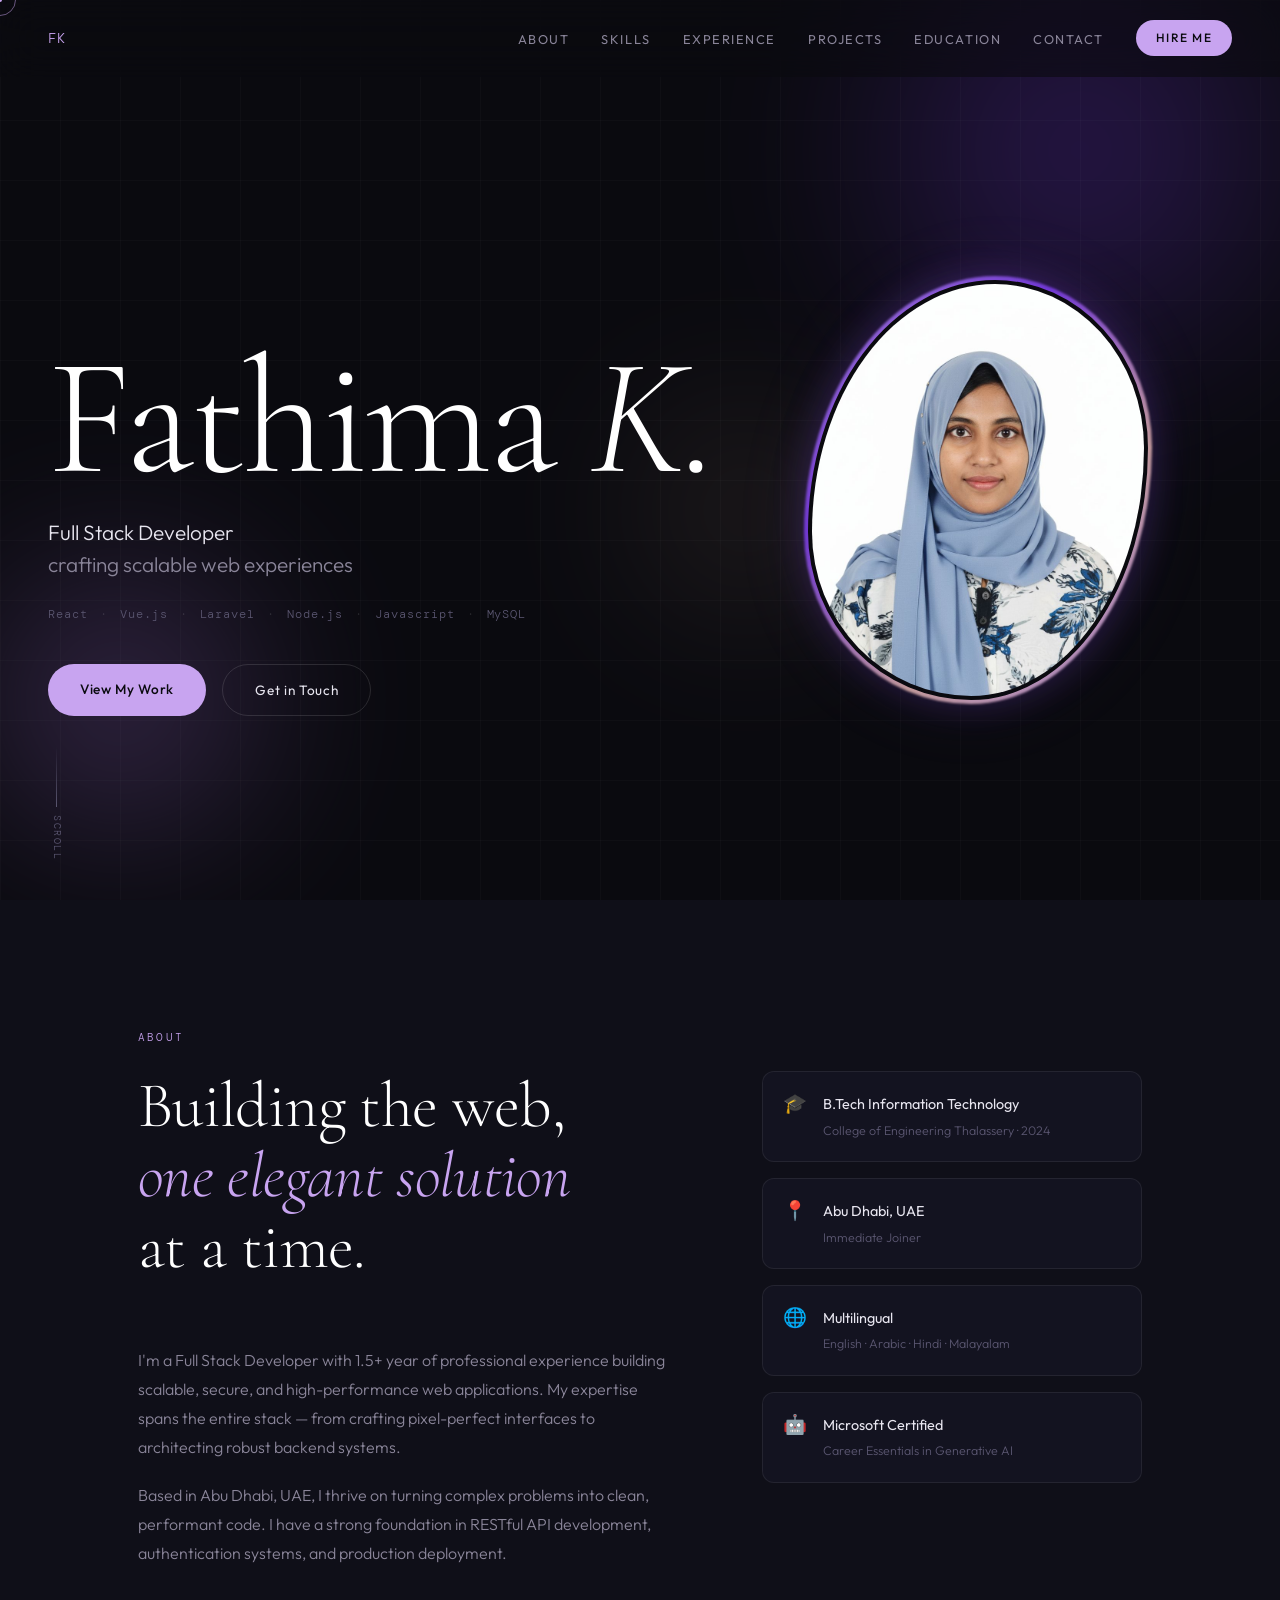
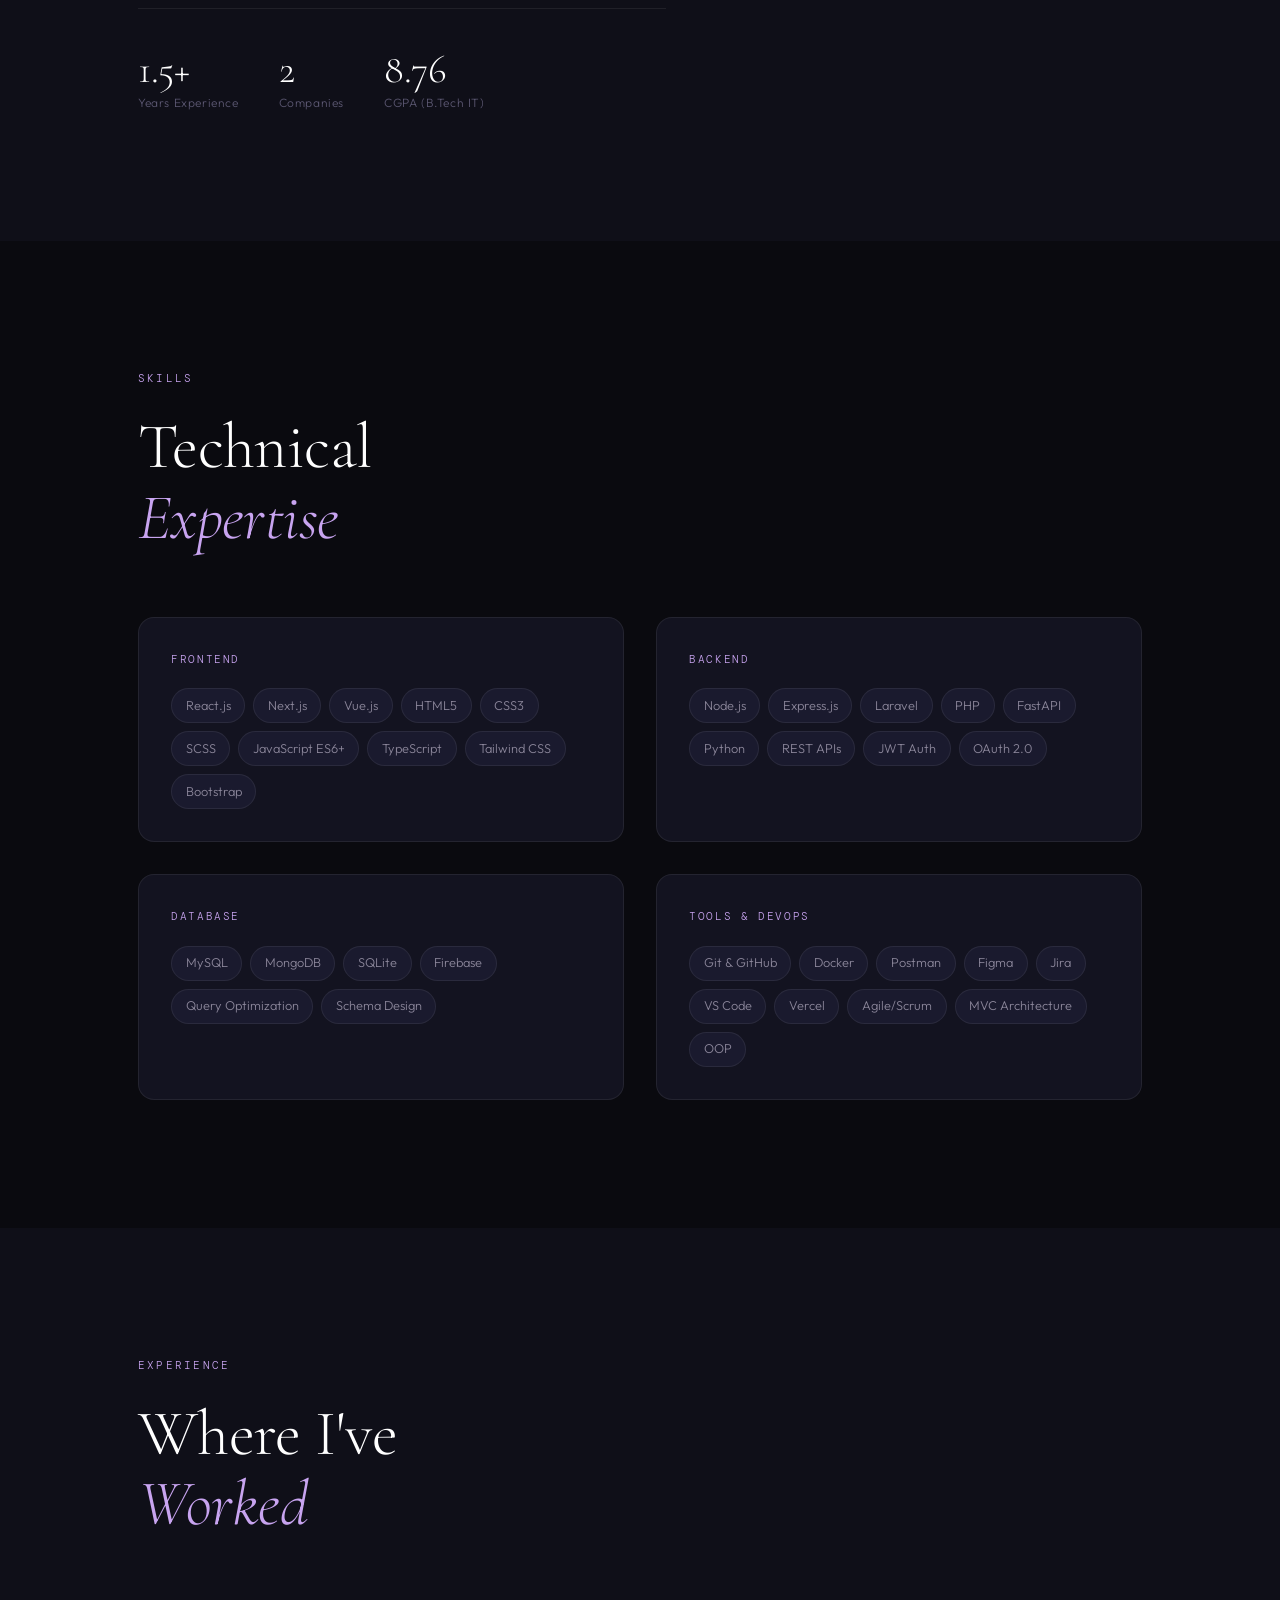
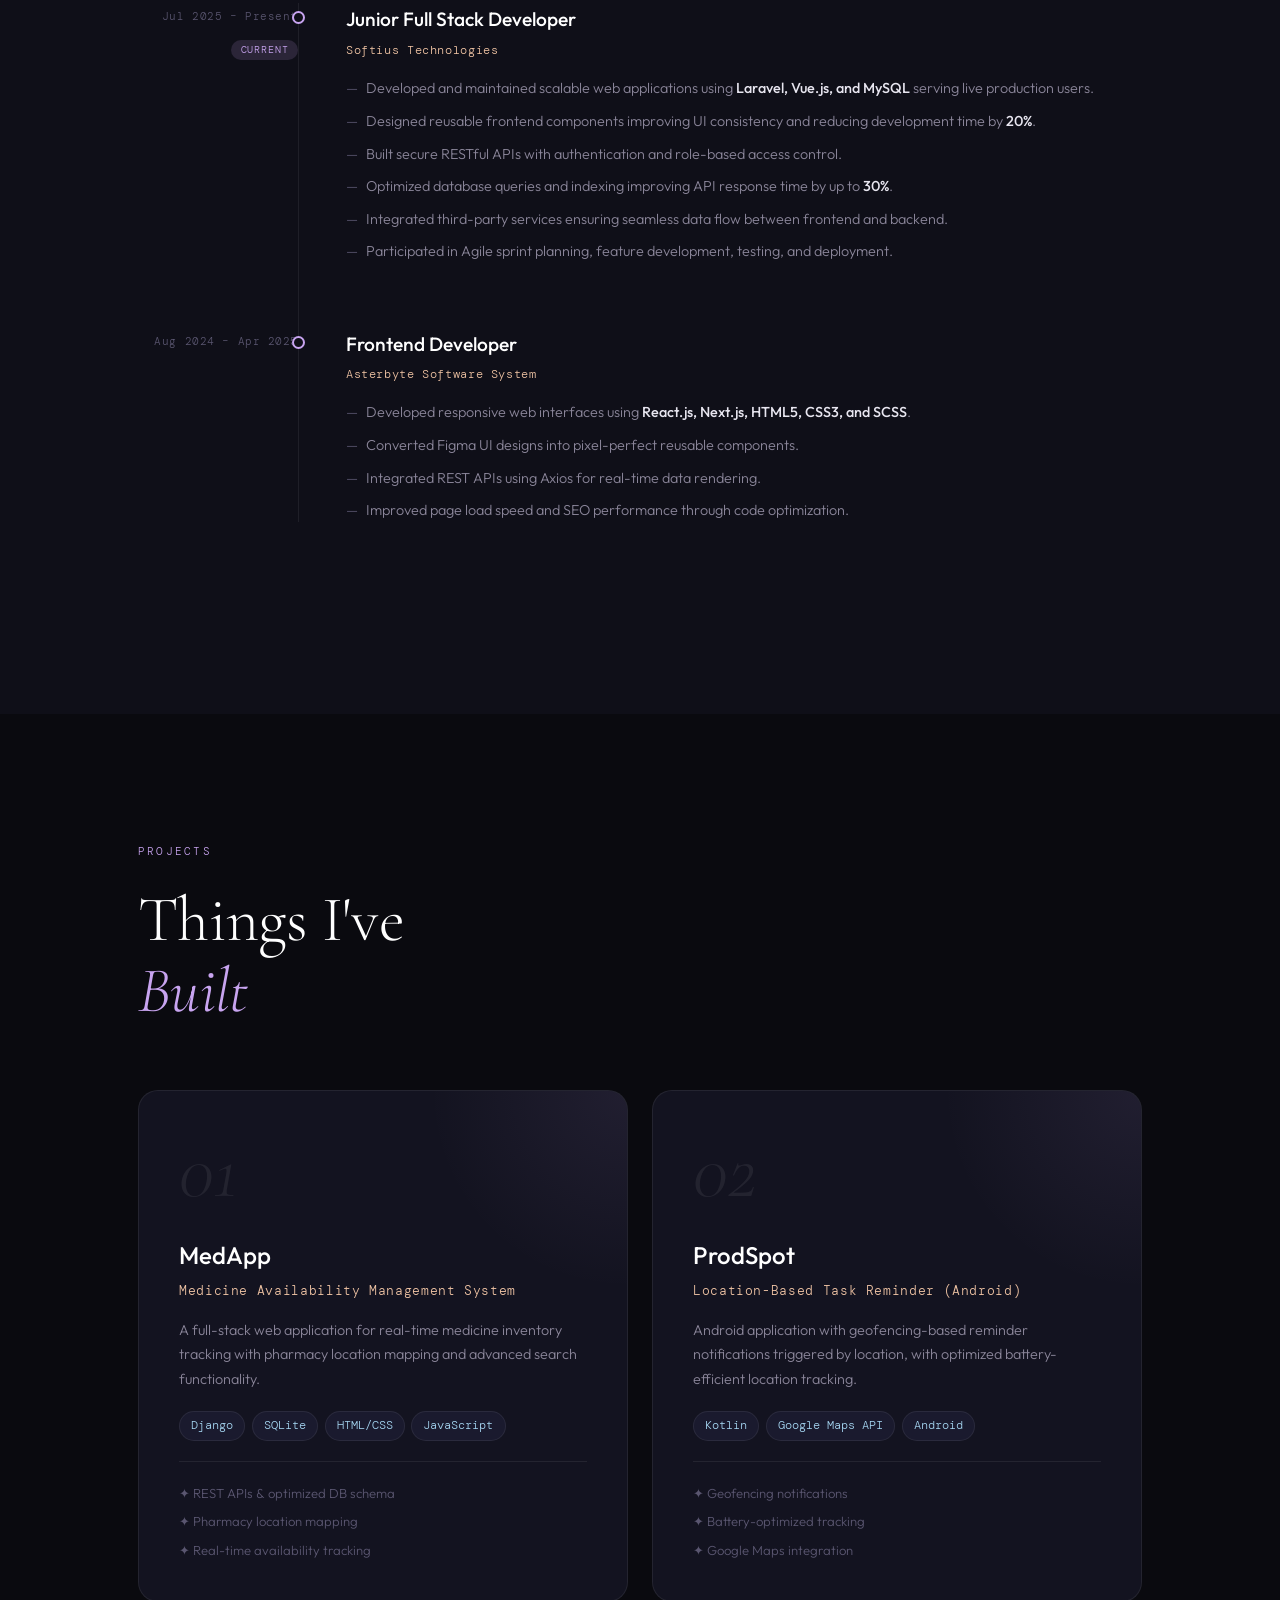
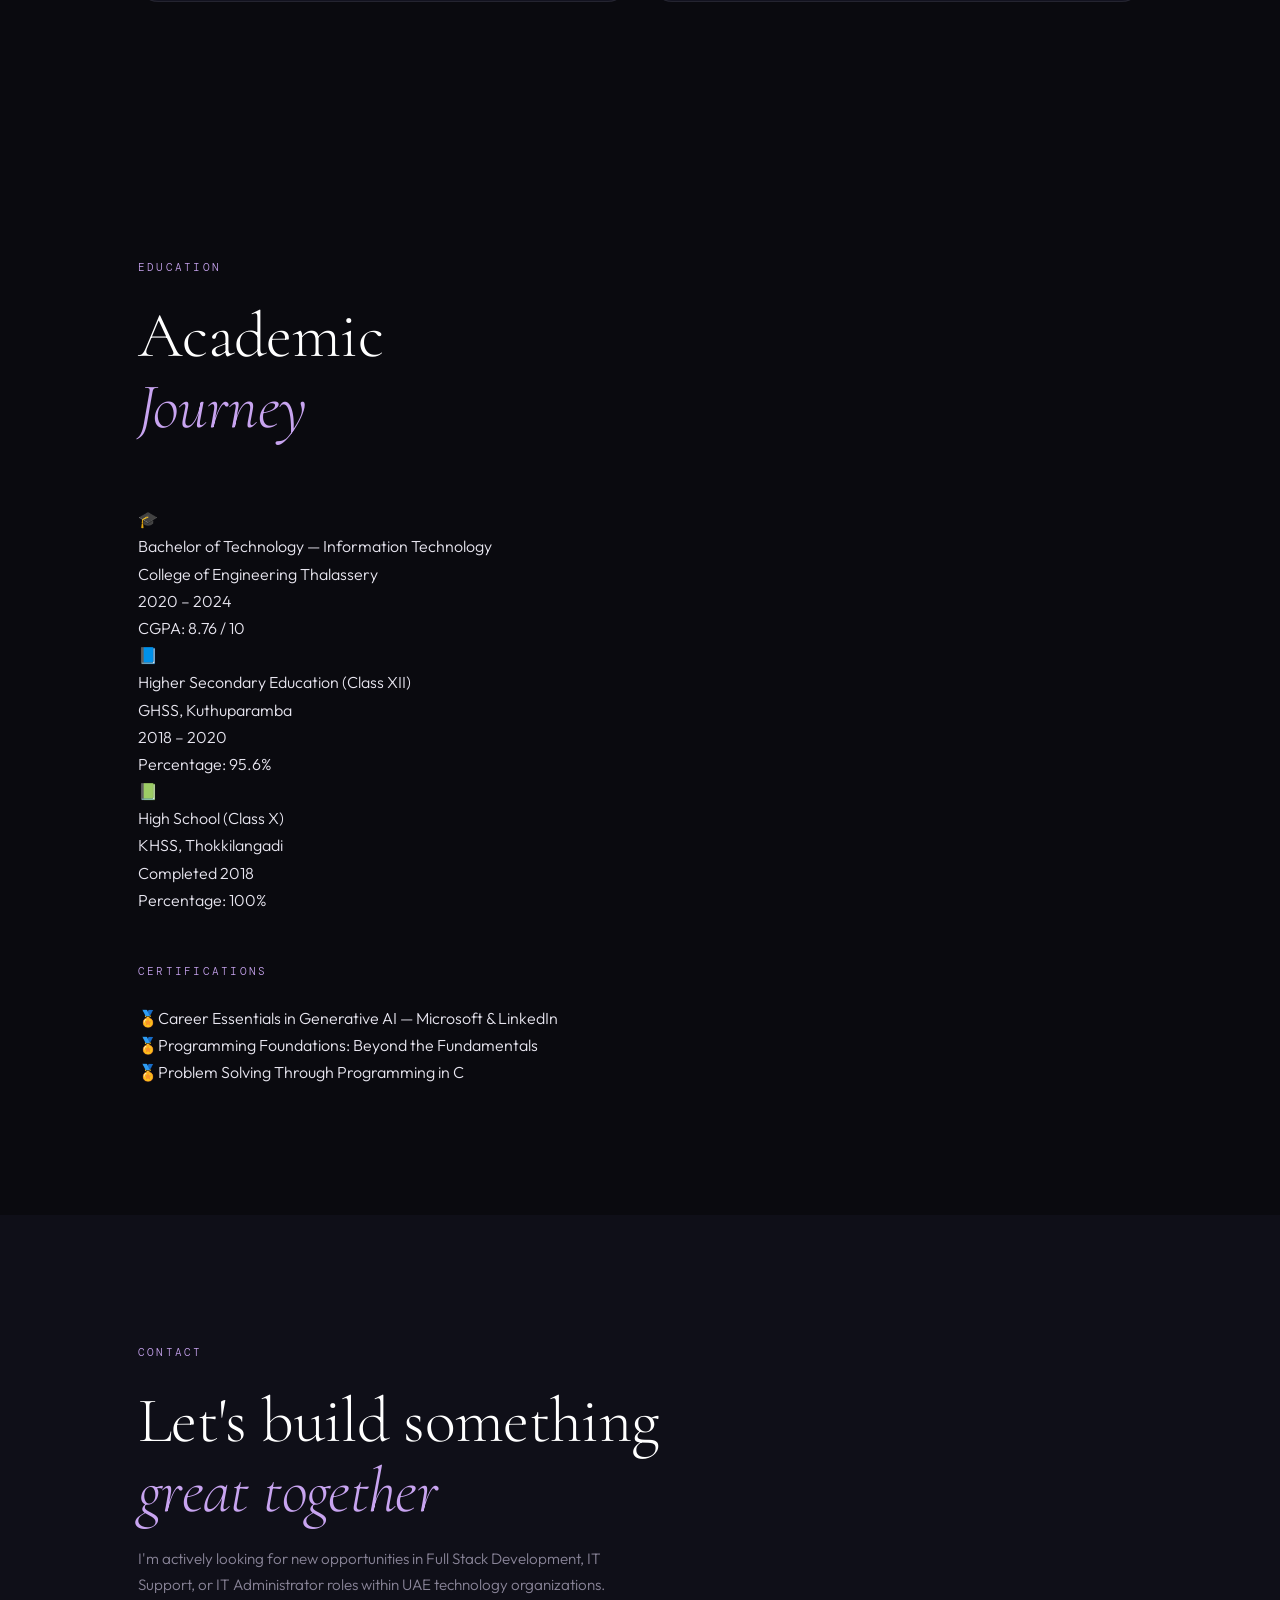
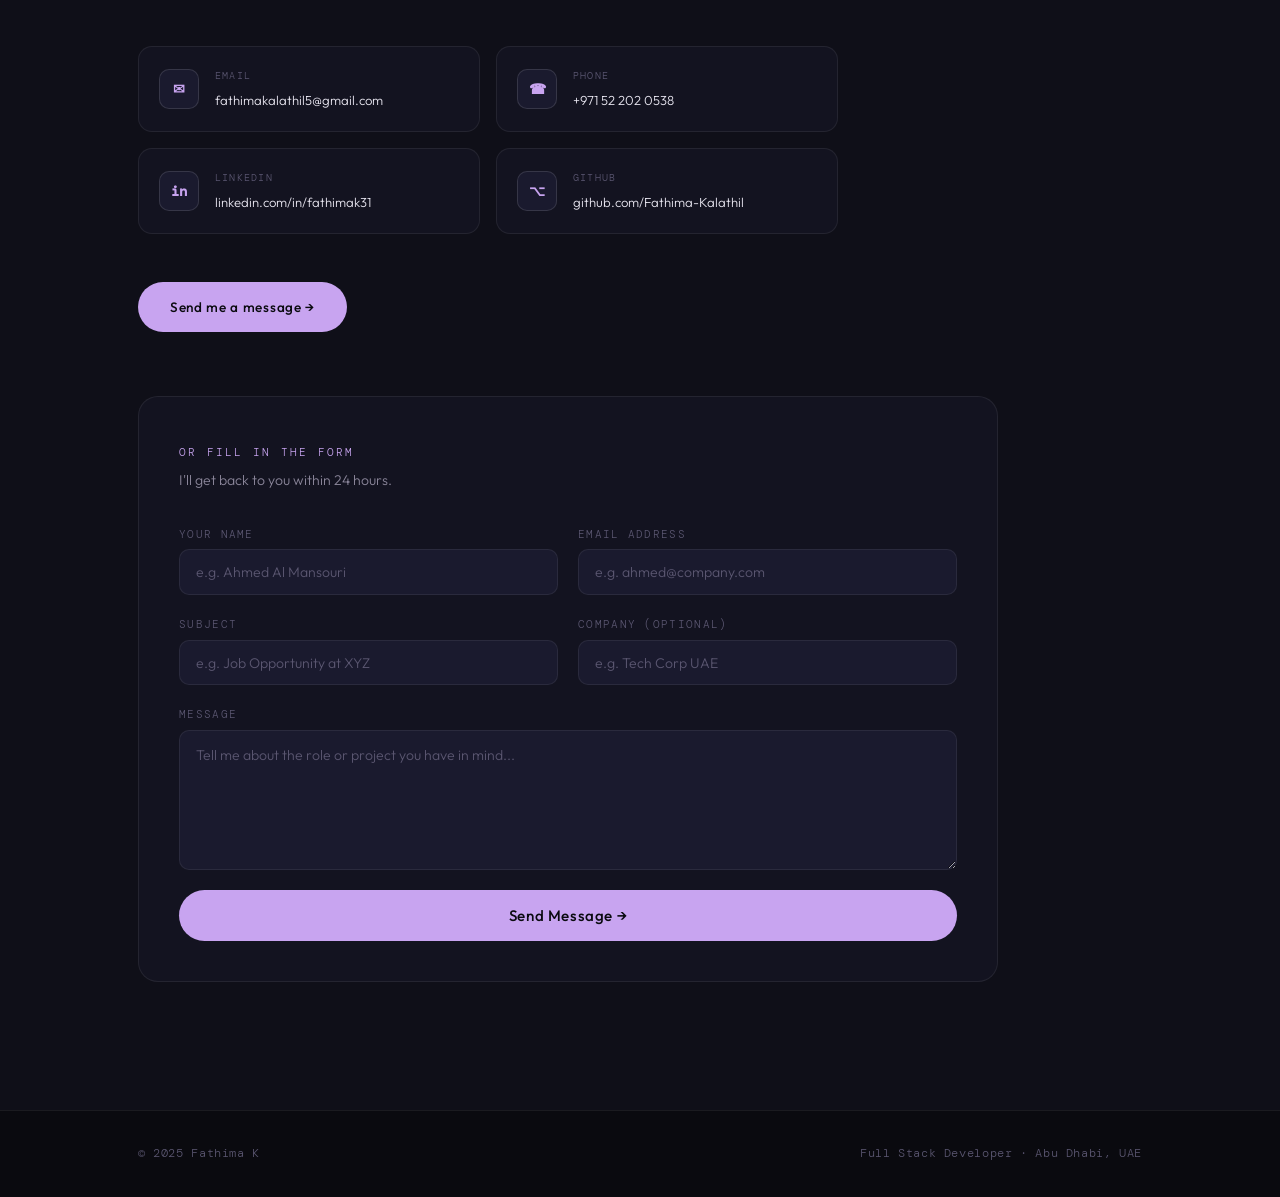
==== commit 85f203e3: "Update index (1).html" ====
--- a/index (1).html
+++ b/index (1).html
@@ -892,10 +892,7 @@
 
     <div class="hero-layout">
       <div class="hero-content">
-        <div class="hero-tag reveal">
-          <span class="dot"></span>
-          Available for work · Abu Dhabi, UAE
-        </div>
+       
 
         <h1 class="hero-name reveal">Fathima <em>K.</em></h1>
 
@@ -909,7 +906,7 @@
           <span>Vue.js</span><span class="sep">·</span>
           <span>Laravel</span><span class="sep">·</span>
           <span>Node.js</span><span class="sep">·</span>
-          <span>MongoDB</span><span class="sep">·</span>
+          <span>Javascript</span><span class="sep">·</span>
           <span>MySQL</span>
         </div>
 
@@ -938,11 +935,11 @@
       <div class="about-grid">
         <div class="about-text">
           <h2 class="section-heading">Building the web,<br/><em>one elegant solution</em><br/>at a time.</h2>
-          <p>I'm a Full Stack Developer with 1+ year of professional experience building scalable, secure, and high-performance web applications. My expertise spans the entire stack — from crafting pixel-perfect interfaces to architecting robust backend systems.</p>
+          <p>I'm a Full Stack Developer with 1.5+ year of professional experience building scalable, secure, and high-performance web applications. My expertise spans the entire stack — from crafting pixel-perfect interfaces to architecting robust backend systems.</p>
           <p>Based in Abu Dhabi, UAE, I thrive on turning complex problems into clean, performant code. I have a strong foundation in RESTful API development, authentication systems, and production deployment.</p>
           <div class="about-stats">
             <div class="stat">
-              <span class="stat-num">1+</span>
+              <span class="stat-num">1.5+</span>
               <span class="stat-label">Years Experience</span>
             </div>
             <div class="stat">
